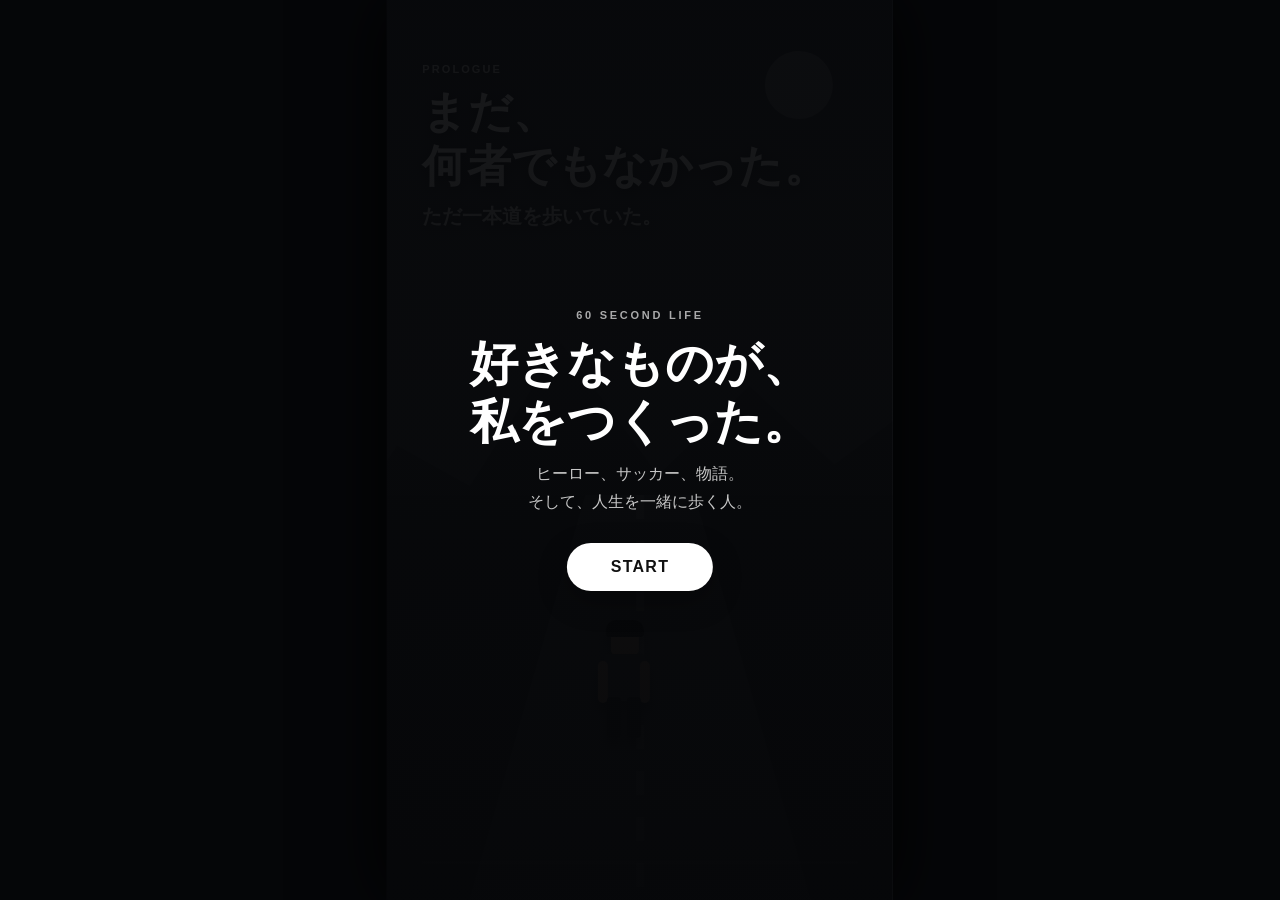
==== index.html @ 2d747734 "Add files via upload" ====
<!doctype html>
<html lang="ja">
<head>
<meta charset="utf-8">
<meta name="viewport" content="width=device-width,initial-scale=1,maximum-scale=1,user-scalable=no,viewport-fit=cover">
<meta name="theme-color" content="#0b0d12">
<title>60 SECOND LIFE</title>
<style>
*{box-sizing:border-box}html,body{margin:0;width:100%;height:100%;background:#050608;color:#fff;font-family:-apple-system,BlinkMacSystemFont,"Hiragino Sans","Yu Gothic",sans-serif;overflow:hidden}button{font:inherit}
#app{position:fixed;inset:0;width:100vw;height:100dvh;overflow:hidden;background:#15171b;isolation:isolate}
#sky{position:absolute;inset:0 0 43% 0;background:linear-gradient(#22262d,#5a5d63);transition:background 1.3s ease}
#sun{position:absolute;width:68px;height:68px;border-radius:50%;top:10%;right:12%;background:#d7d7d7;opacity:.3;transition:1.3s}
#mountains{position:absolute;left:-10%;right:-10%;bottom:40%;height:30%;background:#3a3d43;clip-path:polygon(0 100%,10% 65%,22% 80%,37% 27%,53% 76%,68% 43%,82% 72%,100% 42%,100% 100%);transition:background 1.3s}
#ground{position:absolute;inset:55% 0 0;background:#32343a;transition:background 1.3s}
#road{position:absolute;left:50%;bottom:-8%;width:135%;height:53%;transform:translateX(-50%);background:#565960;clip-path:polygon(42% 0,58% 0,78% 100%,22% 100%);transition:background 1.3s}
#road:after{content:"";position:absolute;left:49.4%;top:0;width:1.2%;height:100%;background:repeating-linear-gradient(to bottom,#d8d8d8 0 24px,transparent 24px 46px);opacity:.35}
#stadium,#scriptWorld,#heroBeam,#finalGlow{position:absolute;inset:0;opacity:0;transition:opacity 1s;pointer-events:none}
#heroBeam{background:radial-gradient(ellipse at 50% 28%,rgba(255,255,255,.72),rgba(255,255,255,0) 28%)}
#giant{position:absolute;left:50%;top:14%;width:110px;height:225px;transform:translateX(-50%);filter:drop-shadow(0 0 22px rgba(255,80,76,.7))}
#giant .head{position:absolute;left:35px;top:0;width:40px;height:44px;background:#e3e3e3;border-radius:50% 50% 42% 42%}
#giant .body{position:absolute;left:24px;top:38px;width:62px;height:118px;background:linear-gradient(90deg,#ddd 0 32%,#d84d47 32% 68%,#ddd 68%);clip-path:polygon(18% 0,82% 0,100% 20%,76% 100%,24% 100%,0 20%)}
#giant .arm{position:absolute;top:50px;width:18px;height:108px;background:#ddd;border-radius:12px;transform-origin:top}.a1{left:13px;transform:rotate(18deg)}.a2{right:13px;transform:rotate(-18deg)}
#stadium .field{position:absolute;left:6%;right:6%;bottom:10%;height:34%;border:5px solid rgba(255,255,255,.8);border-radius:48%;background:repeating-linear-gradient(90deg,#2f9d50 0 34px,#35a857 34px 68px)}
#stadium .goal{position:absolute;right:11%;bottom:19%;width:28%;height:16%;border:5px solid #fff;border-bottom:none}
#ball{position:absolute;width:34px;height:34px;border-radius:50%;background:#f6f6f6;left:78%;bottom:22%;opacity:0;box-shadow:inset 0 0 0 5px #111;transition:transform 4.5s cubic-bezier(.2,.75,.25,1),opacity .3s}
#scriptWorld .paper{position:absolute;padding:11px 16px;border:2px solid rgba(255,255,255,.8);background:rgba(9,10,14,.85);border-radius:10px;font-weight:800;box-shadow:0 10px 24px #0008}.p1{left:8%;top:24%;transform:rotate(-8deg)}.p2{right:8%;top:32%;transform:rotate(7deg)}.p3{left:35%;top:16%;transform:rotate(3deg)}
#scriptWorld .branch{position:absolute;left:50%;bottom:18%;width:6px;height:34%;background:#f2f2f2;transform-origin:bottom}.b1{transform:rotate(-25deg)}.b2{transform:rotate(25deg)}
#finalGlow{background:radial-gradient(circle at 50% 70%,rgba(255,206,146,.25),transparent 35%)}
.character{position:absolute;bottom:18%;width:58px;height:118px;z-index:8;filter:drop-shadow(0 9px 4px rgba(0,0,0,.45));transform-origin:bottom center}.character.player{left:41%}.character.partner{left:56%;opacity:0;transform:translateX(80px);transition:opacity 1.2s,transform 1.8s}
.character span{position:absolute;display:block}.character .head{left:16px;top:7px;width:28px;height:28px;background:#d3aa8f;border-radius:5px}.character .hair{left:11px;top:0;width:38px;height:17px;background:#17181b;border-radius:10px 10px 3px 3px}.character .torso{left:9px;top:34px;width:42px;height:47px;background:#595c63;border-radius:5px;transition:background .8s}.character .arm{top:41px;width:10px;height:42px;background:#d3aa8f;border-radius:6px;transform-origin:top}.character .al{left:3px}.character .ar{right:3px}.character .leg{top:77px;width:14px;height:41px;background:#2b2e34;border-radius:4px;transform-origin:top}.character .ll{left:12px}.character .lr{right:12px}.character .scarf{left:5px;top:29px;width:50px;height:10px;background:#e44742;border-radius:4px;opacity:0;transform:rotate(-6deg);transition:.7s}.partner .torso{background:#76586c}.partner .hair{height:24px;border-radius:12px 12px 8px 8px}
.walk{animation:bob .48s infinite alternate}.walk .ll{animation:leg1 .48s infinite alternate}.walk .lr{animation:leg2 .48s infinite alternate}.walk .al{animation:arm1 .48s infinite alternate}.walk .ar{animation:arm2 .48s infinite alternate}@keyframes bob{to{transform:translateY(-3px)}}@keyframes leg1{to{transform:rotate(22deg)}}@keyframes leg2{to{transform:rotate(-22deg)}}@keyframes arm1{to{transform:rotate(-17deg)}}@keyframes arm2{to{transform:rotate(17deg)}}
.copy{position:absolute;z-index:20;left:7%;right:7%;top:max(7%,calc(env(safe-area-inset-top) + 18px));text-shadow:0 3px 14px rgba(0,0,0,.75)}.eyebrow{font-size:11px;letter-spacing:.19em;font-weight:900;opacity:.78}.copy h1{margin:10px 0 8px;font-size:clamp(27px,7.2vw,44px);line-height:1.22;letter-spacing:.01em;word-break:keep-all}.copy p{margin:0;font-size:clamp(14px,3.8vw,20px);line-height:1.65;font-weight:700;color:#f0f0f0;word-break:keep-all}.phrase{display:inline-block;white-space:nowrap}.overlay h2,.overlay p{word-break:keep-all}.overlay .phrase{display:inline-block;white-space:nowrap}
.icons{position:absolute;z-index:15;right:6%;top:39%;display:grid;gap:9px}.icon{width:42px;height:42px;border-radius:50%;display:grid;place-items:center;background:rgba(5,6,8,.63);border:1px solid rgba(255,255,255,.18);font-weight:900;opacity:0;transform:scale(.45);transition:.5s}.show{opacity:1;transform:scale(1)}
#progress{position:absolute;z-index:30;left:7%;right:7%;bottom:max(4%,calc(env(safe-area-inset-bottom) + 10px));height:3px;background:rgba(255,255,255,.15)}#bar{height:100%;width:0;background:white}
.overlay{position:absolute;z-index:100;inset:0;display:flex;flex-direction:column;justify-content:center;align-items:center;text-align:center;padding:10%;background:linear-gradient(rgba(5,6,8,.92),rgba(5,6,8,.98));transition:opacity .6s}.overlay.hidden{opacity:0;pointer-events:none}.kicker{font-size:11px;letter-spacing:.25em;font-weight:900;opacity:.65}.overlay h2{margin:14px 0 10px;font-size:clamp(30px,8vw,48px);line-height:1.2}.overlay p{margin:0;max-width:520px;color:#c7c7c7;line-height:1.7}.overlay button{margin-top:28px;border:0;border-radius:999px;padding:15px 44px;background:#fff;color:#111;font-weight:900;letter-spacing:.08em;box-shadow:0 10px 30px rgba(0,0,0,.3)}
/* phases */
.phase-hero #sky{background:linear-gradient(#243349,#a66d65)}.phase-hero #sun{background:#ffd7b6;opacity:.9;box-shadow:0 0 45px #ff9d75}.phase-hero #mountains{background:#555268}.phase-hero #road{background:#5b494f}.phase-hero #heroBeam{opacity:1}.phase-hero .player .scarf{opacity:1}.phase-hero #iHero{opacity:1;transform:scale(1)}
.phase-soccer #sky{background:linear-gradient(#58a6df,#bce9ff)}.phase-soccer #sun{background:#fff1a1;opacity:1;box-shadow:0 0 40px #ffe97b}.phase-soccer #mountains{background:#559264}.phase-soccer #ground{background:#3f8c55}.phase-soccer #road{background:#477a50}.phase-soccer #stadium{opacity:1}.phase-soccer #ball{opacity:1;transform:translateX(-250px) rotate(-540deg)}.phase-soccer .player .torso{background:#286ca3}.phase-soccer #iHero,.phase-soccer #iBall{opacity:1;transform:scale(1)}
.phase-script #sky{background:linear-gradient(#161b2b,#433c61)}.phase-script #sun{opacity:.1}.phase-script #mountains{background:#2d3140}.phase-script #ground{background:#232632}.phase-script #road{background:#383b49}.phase-script #scriptWorld{opacity:1}.phase-script .player .torso{background:#30354b}.phase-script #iHero,.phase-script #iBall,.phase-script #iScript{opacity:1;transform:scale(1)}
.phase-wife #sky,.phase-final #sky{background:linear-gradient(#744a60,#efa98f)}.phase-wife #sun,.phase-final #sun{background:#ffe3c7;opacity:.95;box-shadow:0 0 55px #ffd0ad}.phase-wife #mountains,.phase-final #mountains{background:#7b675f}.phase-wife #ground,.phase-final #ground{background:#557b57}.phase-wife #road,.phase-final #road{background:#74635f}.phase-wife .partner,.phase-final .partner{opacity:1;transform:translateX(0)}.phase-wife #iHero,.phase-wife #iBall,.phase-wife #iScript,.phase-wife #iHeart,.phase-final .icon{opacity:1;transform:scale(1)}.phase-final #finalGlow{opacity:1}
@media (min-width:700px){#app{left:50%;right:auto;width:56.25vh;transform:translateX(-50%);box-shadow:0 0 70px #000}}
</style>
</head>
<body>
<div id="app" class="phase-intro">
  <div id="sky"><div id="sun"></div></div>
  <div id="mountains"></div><div id="ground"></div><div id="road"></div>
  <div id="heroBeam"><div id="giant"><span class="head"></span><span class="body"></span><span class="arm a1"></span><span class="arm a2"></span></div></div>
  <div id="stadium"><div class="field"></div><div class="goal"></div></div><div id="ball"></div>
  <div id="scriptWorld"><div class="paper p1">「行く」</div><div class="paper p2">「戻る」</div><div class="paper p3">「続ける」</div><div class="branch b1"></div><div class="branch b2"></div></div>
  <div id="finalGlow"></div>

  <div class="character player walk"><span class="head"></span><span class="hair"></span><span class="torso"></span><span class="arm al"></span><span class="arm ar"></span><span class="leg ll"></span><span class="leg lr"></span><span class="scarf"></span></div>
  <div id="partner" class="character partner"><span class="head"></span><span class="hair"></span><span class="torso"></span><span class="arm al"></span><span class="arm ar"></span><span class="leg ll"></span><span class="leg lr"></span></div>

  <div class="icons"><div id="iHero" class="icon">✦</div><div id="iBall" class="icon">●</div><div id="iScript" class="icon">A</div><div id="iHeart" class="icon">♥</div></div>
  <div class="copy"><div id="chapter" class="eyebrow">PROLOGUE</div><h1 id="headline"><span class="phrase">まだ、</span><span class="phrase">何者でもなかった。</span></h1><p id="subline"><span class="phrase">ただ一本道を</span><span class="phrase">歩いていた。</span></p></div>
  <div id="progress"><div id="bar"></div></div>

  <div id="start" class="overlay"><div class="kicker">60 SECOND LIFE</div><h2><span class="phrase">好きなものが、</span><span class="phrase">私をつくった。</span></h2><p><span class="phrase">ヒーロー、サッカー、物語。</span><span class="phrase">そして、人生を一緒に歩く人。</span></p><button id="startBtn">START</button></div>
  <div id="end" class="overlay hidden"><div class="kicker">EPILOGUE</div><h2><span class="phrase">好きなものに出会うたび、</span><br><span class="phrase">人生は少しずつ</span><span class="phrase">変わっていった。</span></h2><p><span class="phrase">そして、今は</span><span class="phrase">二人で歩いている。</span></p><button id="replayBtn">REPLAY</button></div>
</div>
<script>
(()=>{
const app=document.getElementById('app'),start=document.getElementById('start'),end=document.getElementById('end'),startBtn=document.getElementById('startBtn'),replayBtn=document.getElementById('replayBtn'),chapter=document.getElementById('chapter'),headline=document.getElementById('headline'),subline=document.getElementById('subline'),bar=document.getElementById('bar'),partner=document.getElementById('partner');
const scenes=[
[0,'phase-intro','PROLOGUE',['まだ、','何者でもなかった。'],['ただ一本道を','歩いていた。']],
[4200,'phase-hero','CHAPTER 01 / HERO',['最初に好きになったのは、','ヒーローだった。'],['強くて、まっすぐで、','子どもの自分には眩しかった。']],
[15000,'phase-soccer','CHAPTER 02 / FOOTBALL',['次に、','サッカーに夢中になった。'],['走って、蹴って、','悔しがることまで楽しかった。']],
[27000,'phase-script','CHAPTER 03 / STORY',['その次は、','物語をつくること。'],['ゲームシナリオを書いて、','選択肢の先に世界をつくった。']],
[41500,'phase-wife','CHAPTER 04 / YOU',['そして、','妻に出会った。'],['好きなものを追いかけていた道に、','もう一人が並んだ。']],
[53000,'phase-final','EPILOGUE',['好きなものが、','私をつくった。'],['そして、今は','二人で歩いている。']]];
let timers=[],raf=0,t0=0; const D=60000;
function renderPhrases(el,parts){el.innerHTML=parts.map(t=>`<span class="phrase">${t}</span>`).join('');}
function setScene(s){app.className=s[1];chapter.textContent=s[2];renderPhrases(headline,s[3]);renderPhrases(subline,s[4]);}
function clearRun(){timers.forEach(clearTimeout);timers=[];cancelAnimationFrame(raf);bar.style.width='0%';end.classList.add('hidden');partner.classList.remove('walk');setScene(scenes[0]);}
function later(fn,ms){timers.push(setTimeout(fn,ms));}
function progress(){const p=Math.min(1,(performance.now()-t0)/D);bar.style.width=(p*100)+'%';if(p<1)raf=requestAnimationFrame(progress);}
function begin(){clearRun();start.classList.add('hidden');t0=performance.now();scenes.slice(1).forEach(s=>later(()=>setScene(s),s[0]));later(()=>partner.classList.add('walk'),43200);later(()=>end.classList.remove('hidden'),D);raf=requestAnimationFrame(progress);}
startBtn.addEventListener('click',begin);replayBtn.addEventListener('click',begin);
})();
</script>
</body>
</html>
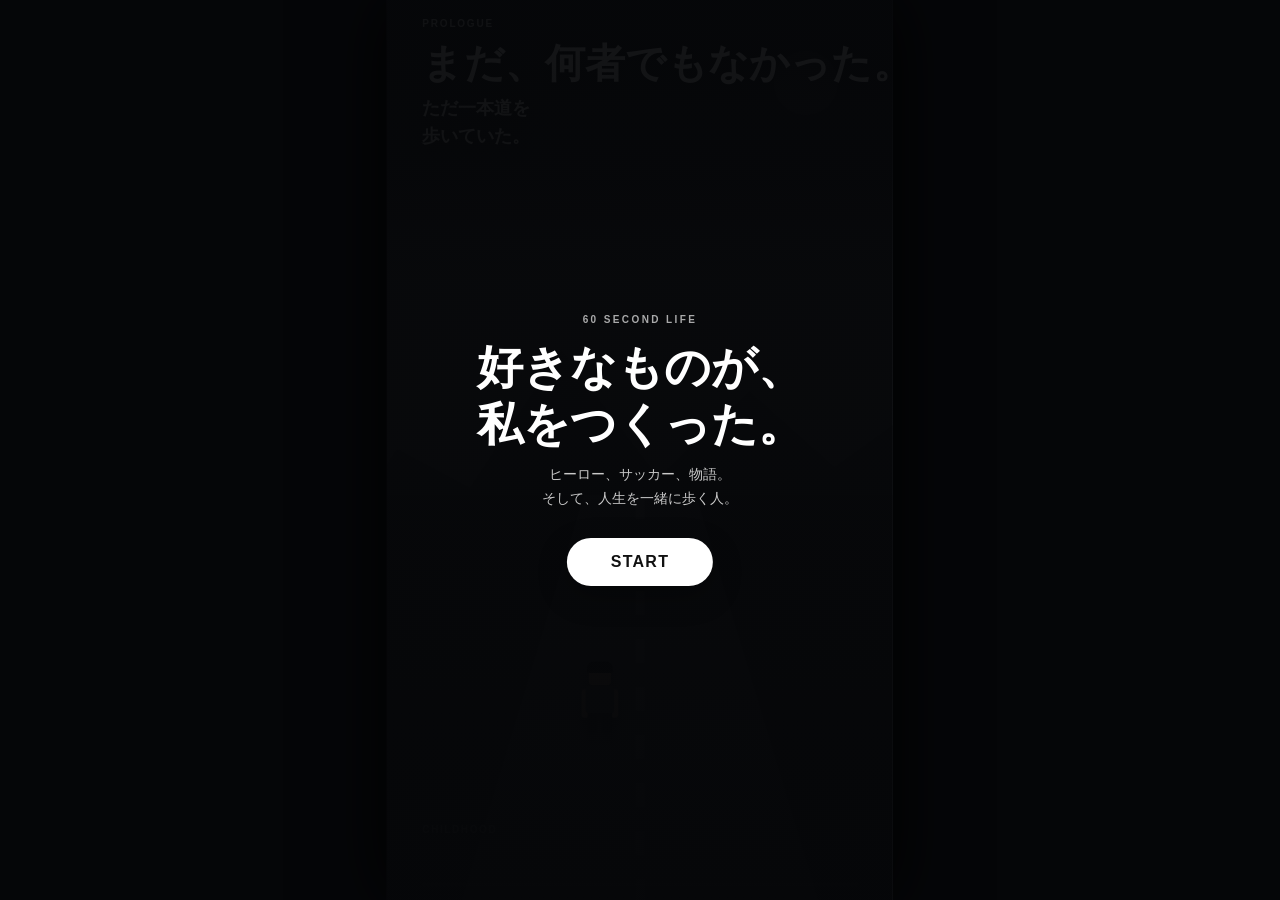
==== commit 69244764: "Add files via upload" ====
--- a/index.html
+++ b/index.html
@@ -3,81 +3,150 @@
 <head>
 <meta charset="utf-8">
 <meta name="viewport" content="width=device-width,initial-scale=1,maximum-scale=1,user-scalable=no,viewport-fit=cover">
-<meta name="theme-color" content="#0b0d12">
+<meta name="theme-color" content="#090b10">
 <title>60 SECOND LIFE</title>
 <style>
-*{box-sizing:border-box}html,body{margin:0;width:100%;height:100%;background:#050608;color:#fff;font-family:-apple-system,BlinkMacSystemFont,"Hiragino Sans","Yu Gothic",sans-serif;overflow:hidden}button{font:inherit}
+:root{--safe-top:max(18px,env(safe-area-inset-top));--safe-bottom:max(14px,env(safe-area-inset-bottom))}
+*{box-sizing:border-box}
+html,body{margin:0;width:100%;height:100%;overflow:hidden;background:#050608;color:#fff;font-family:-apple-system,BlinkMacSystemFont,"Hiragino Sans","Yu Gothic",sans-serif}
+button{font:inherit}
 #app{position:fixed;inset:0;width:100vw;height:100dvh;overflow:hidden;background:#15171b;isolation:isolate}
-#sky{position:absolute;inset:0 0 43% 0;background:linear-gradient(#22262d,#5a5d63);transition:background 1.3s ease}
-#sun{position:absolute;width:68px;height:68px;border-radius:50%;top:10%;right:12%;background:#d7d7d7;opacity:.3;transition:1.3s}
-#mountains{position:absolute;left:-10%;right:-10%;bottom:40%;height:30%;background:#3a3d43;clip-path:polygon(0 100%,10% 65%,22% 80%,37% 27%,53% 76%,68% 43%,82% 72%,100% 42%,100% 100%);transition:background 1.3s}
-#ground{position:absolute;inset:55% 0 0;background:#32343a;transition:background 1.3s}
-#road{position:absolute;left:50%;bottom:-8%;width:135%;height:53%;transform:translateX(-50%);background:#565960;clip-path:polygon(42% 0,58% 0,78% 100%,22% 100%);transition:background 1.3s}
-#road:after{content:"";position:absolute;left:49.4%;top:0;width:1.2%;height:100%;background:repeating-linear-gradient(to bottom,#d8d8d8 0 24px,transparent 24px 46px);opacity:.35}
-#stadium,#scriptWorld,#heroBeam,#finalGlow{position:absolute;inset:0;opacity:0;transition:opacity 1s;pointer-events:none}
-#heroBeam{background:radial-gradient(ellipse at 50% 28%,rgba(255,255,255,.72),rgba(255,255,255,0) 28%)}
-#giant{position:absolute;left:50%;top:14%;width:110px;height:225px;transform:translateX(-50%);filter:drop-shadow(0 0 22px rgba(255,80,76,.7))}
-#giant .head{position:absolute;left:35px;top:0;width:40px;height:44px;background:#e3e3e3;border-radius:50% 50% 42% 42%}
-#giant .body{position:absolute;left:24px;top:38px;width:62px;height:118px;background:linear-gradient(90deg,#ddd 0 32%,#d84d47 32% 68%,#ddd 68%);clip-path:polygon(18% 0,82% 0,100% 20%,76% 100%,24% 100%,0 20%)}
-#giant .arm{position:absolute;top:50px;width:18px;height:108px;background:#ddd;border-radius:12px;transform-origin:top}.a1{left:13px;transform:rotate(18deg)}.a2{right:13px;transform:rotate(-18deg)}
-#stadium .field{position:absolute;left:6%;right:6%;bottom:10%;height:34%;border:5px solid rgba(255,255,255,.8);border-radius:48%;background:repeating-linear-gradient(90deg,#2f9d50 0 34px,#35a857 34px 68px)}
-#stadium .goal{position:absolute;right:11%;bottom:19%;width:28%;height:16%;border:5px solid #fff;border-bottom:none}
-#ball{position:absolute;width:34px;height:34px;border-radius:50%;background:#f6f6f6;left:78%;bottom:22%;opacity:0;box-shadow:inset 0 0 0 5px #111;transition:transform 4.5s cubic-bezier(.2,.75,.25,1),opacity .3s}
-#scriptWorld .paper{position:absolute;padding:11px 16px;border:2px solid rgba(255,255,255,.8);background:rgba(9,10,14,.85);border-radius:10px;font-weight:800;box-shadow:0 10px 24px #0008}.p1{left:8%;top:24%;transform:rotate(-8deg)}.p2{right:8%;top:32%;transform:rotate(7deg)}.p3{left:35%;top:16%;transform:rotate(3deg)}
-#scriptWorld .branch{position:absolute;left:50%;bottom:18%;width:6px;height:34%;background:#f2f2f2;transform-origin:bottom}.b1{transform:rotate(-25deg)}.b2{transform:rotate(25deg)}
-#finalGlow{background:radial-gradient(circle at 50% 70%,rgba(255,206,146,.25),transparent 35%)}
-.character{position:absolute;bottom:18%;width:58px;height:118px;z-index:8;filter:drop-shadow(0 9px 4px rgba(0,0,0,.45));transform-origin:bottom center}.character.player{left:41%}.character.partner{left:56%;opacity:0;transform:translateX(80px);transition:opacity 1.2s,transform 1.8s}
-.character span{position:absolute;display:block}.character .head{left:16px;top:7px;width:28px;height:28px;background:#d3aa8f;border-radius:5px}.character .hair{left:11px;top:0;width:38px;height:17px;background:#17181b;border-radius:10px 10px 3px 3px}.character .torso{left:9px;top:34px;width:42px;height:47px;background:#595c63;border-radius:5px;transition:background .8s}.character .arm{top:41px;width:10px;height:42px;background:#d3aa8f;border-radius:6px;transform-origin:top}.character .al{left:3px}.character .ar{right:3px}.character .leg{top:77px;width:14px;height:41px;background:#2b2e34;border-radius:4px;transform-origin:top}.character .ll{left:12px}.character .lr{right:12px}.character .scarf{left:5px;top:29px;width:50px;height:10px;background:#e44742;border-radius:4px;opacity:0;transform:rotate(-6deg);transition:.7s}.partner .torso{background:#76586c}.partner .hair{height:24px;border-radius:12px 12px 8px 8px}
-.walk{animation:bob .48s infinite alternate}.walk .ll{animation:leg1 .48s infinite alternate}.walk .lr{animation:leg2 .48s infinite alternate}.walk .al{animation:arm1 .48s infinite alternate}.walk .ar{animation:arm2 .48s infinite alternate}@keyframes bob{to{transform:translateY(-3px)}}@keyframes leg1{to{transform:rotate(22deg)}}@keyframes leg2{to{transform:rotate(-22deg)}}@keyframes arm1{to{transform:rotate(-17deg)}}@keyframes arm2{to{transform:rotate(17deg)}}
-.copy{position:absolute;z-index:20;left:7%;right:7%;top:max(7%,calc(env(safe-area-inset-top) + 18px));text-shadow:0 3px 14px rgba(0,0,0,.75)}.eyebrow{font-size:11px;letter-spacing:.19em;font-weight:900;opacity:.78}.copy h1{margin:10px 0 8px;font-size:clamp(27px,7.2vw,44px);line-height:1.22;letter-spacing:.01em;word-break:keep-all}.copy p{margin:0;font-size:clamp(14px,3.8vw,20px);line-height:1.65;font-weight:700;color:#f0f0f0;word-break:keep-all}.phrase{display:inline-block;white-space:nowrap}.overlay h2,.overlay p{word-break:keep-all}.overlay .phrase{display:inline-block;white-space:nowrap}
-.icons{position:absolute;z-index:15;right:6%;top:39%;display:grid;gap:9px}.icon{width:42px;height:42px;border-radius:50%;display:grid;place-items:center;background:rgba(5,6,8,.63);border:1px solid rgba(255,255,255,.18);font-weight:900;opacity:0;transform:scale(.45);transition:.5s}.show{opacity:1;transform:scale(1)}
-#progress{position:absolute;z-index:30;left:7%;right:7%;bottom:max(4%,calc(env(safe-area-inset-bottom) + 10px));height:3px;background:rgba(255,255,255,.15)}#bar{height:100%;width:0;background:white}
-.overlay{position:absolute;z-index:100;inset:0;display:flex;flex-direction:column;justify-content:center;align-items:center;text-align:center;padding:10%;background:linear-gradient(rgba(5,6,8,.92),rgba(5,6,8,.98));transition:opacity .6s}.overlay.hidden{opacity:0;pointer-events:none}.kicker{font-size:11px;letter-spacing:.25em;font-weight:900;opacity:.65}.overlay h2{margin:14px 0 10px;font-size:clamp(30px,8vw,48px);line-height:1.2}.overlay p{margin:0;max-width:520px;color:#c7c7c7;line-height:1.7}.overlay button{margin-top:28px;border:0;border-radius:999px;padding:15px 44px;background:#fff;color:#111;font-weight:900;letter-spacing:.08em;box-shadow:0 10px 30px rgba(0,0,0,.3)}
+
+/* WORLD */
+.world{position:absolute;inset:0;z-index:1;overflow:hidden}
+#sky{position:absolute;inset:0 0 43%;background:linear-gradient(#22262d,#5a5d63);transition:background 1.4s ease}
+#sun{position:absolute;width:64px;height:64px;border-radius:50%;top:10%;right:11%;background:#d7d7d7;opacity:.28;transition:1.4s ease}
+#mountains{position:absolute;left:-10%;right:-10%;bottom:40%;height:29%;background:#3a3d43;clip-path:polygon(0 100%,10% 65%,22% 80%,37% 27%,53% 76%,68% 43%,82% 72%,100% 42%,100% 100%);transition:background 1.4s ease}
+#ground{position:absolute;inset:55% 0 0;background:#32343a;transition:background 1.4s ease}
+#road{position:absolute;left:50%;bottom:-9%;width:138%;height:54%;transform:translateX(-50%);background:#565960;clip-path:polygon(42% 0,58% 0,79% 100%,21% 100%);transition:background 1.4s ease}
+#road:after{content:"";position:absolute;left:49.4%;top:0;width:1.2%;height:100%;background:repeating-linear-gradient(to bottom,#eee 0 24px,transparent 24px 48px);opacity:.26}
+
+/* special scene layers */
+.scene-layer{position:absolute;inset:0;opacity:0;transition:opacity 1s ease;pointer-events:none}
+#heroBeam{background:radial-gradient(ellipse at 50% 27%,rgba(255,255,255,.78),rgba(255,255,255,0) 27%)}
+#giant{position:absolute;left:50%;top:18%;width:96px;height:195px;transform:translateX(-50%);filter:drop-shadow(0 0 20px rgba(255,92,82,.62))}
+#giant .head{position:absolute;left:31px;top:0;width:34px;height:38px;background:#e7e7e7;border-radius:50% 50% 42% 42%}
+#giant .body{position:absolute;left:21px;top:34px;width:54px;height:102px;background:linear-gradient(90deg,#ddd 0 31%,#d84d47 31% 69%,#ddd 69%);clip-path:polygon(18% 0,82% 0,100% 20%,76% 100%,24% 100%,0 20%)}
+#giant .arm{position:absolute;top:44px;width:16px;height:94px;background:#ddd;border-radius:12px;transform-origin:top}.ga1{left:12px;transform:rotate(18deg)}.ga2{right:12px;transform:rotate(-18deg)}
+#stadium .field{position:absolute;left:6%;right:6%;bottom:9%;height:33%;border:4px solid rgba(255,255,255,.8);border-radius:48%;background:repeating-linear-gradient(90deg,#2f9d50 0 32px,#35a857 32px 64px)}
+#stadium .goal{position:absolute;right:10%;bottom:18%;width:27%;height:15%;border:4px solid #fff;border-bottom:none}
+#ball{position:absolute;width:34px;height:34px;border-radius:50%;background:#f6f6f6;left:82%;bottom:21%;opacity:0;box-shadow:inset 0 0 0 5px #111;transition:transform 4.6s cubic-bezier(.2,.75,.25,1),opacity .35s}
+#scriptWorld .paper{position:absolute;padding:10px 14px;border:1px solid rgba(255,255,255,.7);background:rgba(9,10,14,.84);border-radius:10px;font-size:13px;font-weight:800;box-shadow:0 10px 24px #0007}
+#scriptWorld .p1{left:7%;top:38%;transform:rotate(-8deg)}#scriptWorld .p2{right:7%;top:42%;transform:rotate(7deg)}#scriptWorld .p3{left:36%;top:32%;transform:rotate(3deg)}
+#scriptWorld .branch{position:absolute;left:50%;bottom:17%;width:5px;height:29%;background:#f2f2f2;transform-origin:bottom}.b1{transform:rotate(-25deg)}.b2{transform:rotate(25deg)}
+#finalGlow{background:radial-gradient(circle at 50% 69%,rgba(255,211,159,.28),transparent 38%)}
+
+/* CHARACTER: the sprite itself grows by phase */
+.character{position:absolute;bottom:17.5%;z-index:8;width:70px;height:132px;filter:drop-shadow(0 9px 4px rgba(0,0,0,.42));transition:left 1.2s ease,opacity 1.2s ease,transform 1.8s cubic-bezier(.2,.8,.2,1)}
+.character.player{left:42%;transform:translateX(-50%)}
+.character.partner{left:59%;opacity:0;transform:translateX(35px) scale(.98)}
+.sprite{position:absolute;left:50%;bottom:0;width:60px;height:120px;transform-origin:bottom center;transition:transform 1.8s cubic-bezier(.18,.82,.2,1)}
+.sprite span{position:absolute;display:block;transition:all 1.2s ease}
+.sprite .head{left:16px;top:7px;width:28px;height:28px;background:#d3aa8f;border-radius:5px;z-index:3}
+.sprite .hair{left:11px;top:0;width:38px;height:17px;background:#17181b;border-radius:10px 10px 3px 3px;z-index:4}
+.sprite .torso{left:9px;top:34px;width:42px;height:47px;background:#595c63;border-radius:5px;z-index:2}
+.sprite .arm{top:41px;width:10px;height:42px;background:#d3aa8f;border-radius:6px;transform-origin:top}.sprite .al{left:3px}.sprite .ar{right:3px}
+.sprite .leg{top:77px;width:14px;height:41px;background:#2b2e34;border-radius:4px;transform-origin:top}.sprite .ll{left:12px}.sprite .lr{right:12px}
+.sprite .scarf{left:5px;top:29px;width:50px;height:9px;background:#e44742;border-radius:4px;opacity:0;transform:rotate(-6deg)}
+.sprite .boot{display:none}
+.partner .sprite .torso{background:#76586c}.partner .sprite .hair{height:24px;border-radius:12px 12px 8px 8px}
+
+/* walking animations only affect limbs/bob, never growth scale */
+.walk .sprite{animation:bob .5s infinite alternate ease-in-out}
+.walk .ll{animation:legF .5s infinite alternate}.walk .lr{animation:legB .5s infinite alternate}.walk .al{animation:armB .5s infinite alternate}.walk .ar{animation:armF .5s infinite alternate}
+@keyframes bob{to{bottom:3px}}@keyframes legF{to{transform:rotate(23deg)}}@keyframes legB{to{transform:rotate(-23deg)}}@keyframes armF{to{transform:rotate(18deg)}}@keyframes armB{to{transform:rotate(-18deg)}}
+
+/* growth stages */
+.phase-intro .player .sprite,.phase-hero .player .sprite{transform:translateX(-50%) scale(.68)}
+.phase-intro .player .head,.phase-hero .player .head{transform:scale(1.16);transform-origin:center bottom}
+.phase-intro .player .torso,.phase-hero .player .torso{top:36px;height:40px}
+.phase-intro .player .leg,.phase-hero .player .leg{top:73px;height:33px}
+.phase-hero .player .scarf{opacity:1}
+
+.phase-soccer .player .sprite{transform:translateX(-50%) scale(.80)}
+.phase-soccer .player .head{transform:scale(1.08);transform-origin:center bottom}
+.phase-soccer .player .torso{background:#286ca3}
+.phase-soccer .player .leg{height:44px}
+
+.phase-script .player .sprite{transform:translateX(-50%) scale(.93)}
+.phase-script .player .head{transform:scale(1.02)}
+.phase-script .player .torso{background:#30354b;height:50px}
+.phase-script .player .leg{top:80px;height:45px}
+
+.phase-wife .player .sprite,.phase-final .player .sprite{transform:translateX(-50%) scale(1.04)}
+.phase-wife .player .torso,.phase-final .player .torso{background:#30354b;height:52px}
+.phase-wife .player .leg,.phase-final .player .leg{top:82px;height:47px}
+.phase-wife .player,.phase-final .player{left:42%}
+.phase-wife .partner,.phase-final .partner{opacity:1;transform:translateX(0) scale(1)}
+
+/* copy area: fixed independent layer, manually line-broken */
+.copy-zone{position:absolute;z-index:30;left:0;right:0;top:0;height:31%;padding:var(--safe-top) 7% 10px;pointer-events:none;background:linear-gradient(to bottom,rgba(6,8,12,.78) 0%,rgba(6,8,12,.56) 58%,rgba(6,8,12,0) 100%)}
+.copy{width:100%;max-width:620px;margin:0 auto;text-shadow:0 3px 16px rgba(0,0,0,.82)}
+.eyebrow{font-size:10px;line-height:1.2;letter-spacing:.18em;font-weight:900;opacity:.76;white-space:nowrap}
+.copy h1{margin:9px 0 7px;font-size:clamp(24px,6.4vw,40px);line-height:1.23;letter-spacing:.005em;font-weight:900}
+.copy p{margin:0;font-size:clamp(13px,3.35vw,18px);line-height:1.55;font-weight:700;color:#f2f2f2}
+.line{display:block;white-space:nowrap}
+
+/* age indicator reinforces growth without clutter */
+#ageTag{position:absolute;z-index:22;left:7%;bottom:7.2%;font-size:10px;font-weight:900;letter-spacing:.16em;opacity:.62;text-shadow:0 2px 8px #000;transition:opacity .5s}
+.icons{position:absolute;z-index:18;right:5%;top:35%;display:grid;gap:8px}.icon{width:38px;height:38px;border-radius:50%;display:grid;place-items:center;background:rgba(5,6,8,.64);border:1px solid rgba(255,255,255,.16);font-size:13px;font-weight:900;opacity:0;transform:scale(.5);transition:.5s}
+#progress{position:absolute;z-index:40;left:7%;right:7%;bottom:var(--safe-bottom);height:3px;background:rgba(255,255,255,.15)}#bar{height:100%;width:0;background:#fff}
+
+.overlay{position:absolute;z-index:100;inset:0;display:flex;flex-direction:column;justify-content:center;align-items:center;text-align:center;padding:12% 9%;background:linear-gradient(rgba(5,6,8,.94),rgba(5,6,8,.99));transition:opacity .6s}.overlay.hidden{opacity:0;pointer-events:none}.kicker{font-size:10px;letter-spacing:.24em;font-weight:900;opacity:.65}.overlay h2{margin:14px 0 10px;font-size:clamp(28px,7.3vw,46px);line-height:1.24}.overlay p{margin:0;max-width:520px;color:#c9c9c9;line-height:1.7;font-size:14px}.overlay .line{white-space:normal}.overlay button{margin-top:28px;border:0;border-radius:999px;padding:15px 44px;background:#fff;color:#111;font-weight:900;letter-spacing:.08em;box-shadow:0 10px 30px rgba(0,0,0,.3)}
+
 /* phases */
-.phase-hero #sky{background:linear-gradient(#243349,#a66d65)}.phase-hero #sun{background:#ffd7b6;opacity:.9;box-shadow:0 0 45px #ff9d75}.phase-hero #mountains{background:#555268}.phase-hero #road{background:#5b494f}.phase-hero #heroBeam{opacity:1}.phase-hero .player .scarf{opacity:1}.phase-hero #iHero{opacity:1;transform:scale(1)}
-.phase-soccer #sky{background:linear-gradient(#58a6df,#bce9ff)}.phase-soccer #sun{background:#fff1a1;opacity:1;box-shadow:0 0 40px #ffe97b}.phase-soccer #mountains{background:#559264}.phase-soccer #ground{background:#3f8c55}.phase-soccer #road{background:#477a50}.phase-soccer #stadium{opacity:1}.phase-soccer #ball{opacity:1;transform:translateX(-250px) rotate(-540deg)}.phase-soccer .player .torso{background:#286ca3}.phase-soccer #iHero,.phase-soccer #iBall{opacity:1;transform:scale(1)}
-.phase-script #sky{background:linear-gradient(#161b2b,#433c61)}.phase-script #sun{opacity:.1}.phase-script #mountains{background:#2d3140}.phase-script #ground{background:#232632}.phase-script #road{background:#383b49}.phase-script #scriptWorld{opacity:1}.phase-script .player .torso{background:#30354b}.phase-script #iHero,.phase-script #iBall,.phase-script #iScript{opacity:1;transform:scale(1)}
-.phase-wife #sky,.phase-final #sky{background:linear-gradient(#744a60,#efa98f)}.phase-wife #sun,.phase-final #sun{background:#ffe3c7;opacity:.95;box-shadow:0 0 55px #ffd0ad}.phase-wife #mountains,.phase-final #mountains{background:#7b675f}.phase-wife #ground,.phase-final #ground{background:#557b57}.phase-wife #road,.phase-final #road{background:#74635f}.phase-wife .partner,.phase-final .partner{opacity:1;transform:translateX(0)}.phase-wife #iHero,.phase-wife #iBall,.phase-wife #iScript,.phase-wife #iHeart,.phase-final .icon{opacity:1;transform:scale(1)}.phase-final #finalGlow{opacity:1}
+.phase-hero #sky{background:linear-gradient(#243349,#a66d65)}.phase-hero #sun{background:#ffd7b6;opacity:.9;box-shadow:0 0 45px #ff9d75}.phase-hero #mountains{background:#555268}.phase-hero #road{background:#5b494f}.phase-hero #heroBeam{opacity:1}.phase-hero #iHero{opacity:1;transform:scale(1)}
+.phase-soccer #sky{background:linear-gradient(#58a6df,#bce9ff)}.phase-soccer #sun{background:#fff1a1;opacity:1;box-shadow:0 0 40px #ffe97b}.phase-soccer #mountains{background:#559264}.phase-soccer #ground{background:#3f8c55}.phase-soccer #road{background:#477a50}.phase-soccer #stadium{opacity:1}.phase-soccer #ball{opacity:1;transform:translateX(-260px) rotate(-600deg)}.phase-soccer #iHero,.phase-soccer #iBall{opacity:1;transform:scale(1)}
+.phase-script #sky{background:linear-gradient(#161b2b,#433c61)}.phase-script #sun{opacity:.1}.phase-script #mountains{background:#2d3140}.phase-script #ground{background:#232632}.phase-script #road{background:#383b49}.phase-script #scriptWorld{opacity:1}.phase-script #iHero,.phase-script #iBall,.phase-script #iScript{opacity:1;transform:scale(1)}
+.phase-wife #sky,.phase-final #sky{background:linear-gradient(#744a60,#efa98f)}.phase-wife #sun,.phase-final #sun{background:#ffe3c7;opacity:.95;box-shadow:0 0 55px #ffd0ad}.phase-wife #mountains,.phase-final #mountains{background:#7b675f}.phase-wife #ground,.phase-final #ground{background:#557b57}.phase-wife #road,.phase-final #road{background:#74635f}.phase-wife #iHero,.phase-wife #iBall,.phase-wife #iScript,.phase-wife #iHeart,.phase-final .icon{opacity:1;transform:scale(1)}.phase-final #finalGlow{opacity:1}
+
+@media (max-width:360px){.copy h1{font-size:22px}.copy p{font-size:12px}.copy-zone{padding-left:5.5%;padding-right:5.5%}.line{white-space:normal}}
 @media (min-width:700px){#app{left:50%;right:auto;width:56.25vh;transform:translateX(-50%);box-shadow:0 0 70px #000}}
 </style>
 </head>
 <body>
 <div id="app" class="phase-intro">
-  <div id="sky"><div id="sun"></div></div>
-  <div id="mountains"></div><div id="ground"></div><div id="road"></div>
-  <div id="heroBeam"><div id="giant"><span class="head"></span><span class="body"></span><span class="arm a1"></span><span class="arm a2"></span></div></div>
-  <div id="stadium"><div class="field"></div><div class="goal"></div></div><div id="ball"></div>
-  <div id="scriptWorld"><div class="paper p1">「行く」</div><div class="paper p2">「戻る」</div><div class="paper p3">「続ける」</div><div class="branch b1"></div><div class="branch b2"></div></div>
-  <div id="finalGlow"></div>
+  <div class="world">
+    <div id="sky"><div id="sun"></div></div>
+    <div id="mountains"></div><div id="ground"></div><div id="road"></div>
+    <div id="heroBeam" class="scene-layer"><div id="giant"><span class="head"></span><span class="body"></span><span class="arm ga1"></span><span class="arm ga2"></span></div></div>
+    <div id="stadium" class="scene-layer"><div class="field"></div><div class="goal"></div></div><div id="ball"></div>
+    <div id="scriptWorld" class="scene-layer"><div class="paper p1">「行く」</div><div class="paper p2">「戻る」</div><div class="paper p3">「続ける」</div><div class="branch b1"></div><div class="branch b2"></div></div>
+    <div id="finalGlow" class="scene-layer"></div>
 
-  <div class="character player walk"><span class="head"></span><span class="hair"></span><span class="torso"></span><span class="arm al"></span><span class="arm ar"></span><span class="leg ll"></span><span class="leg lr"></span><span class="scarf"></span></div>
-  <div id="partner" class="character partner"><span class="head"></span><span class="hair"></span><span class="torso"></span><span class="arm al"></span><span class="arm ar"></span><span class="leg ll"></span><span class="leg lr"></span></div>
+    <div class="character player walk"><div class="sprite"><span class="head"></span><span class="hair"></span><span class="torso"></span><span class="arm al"></span><span class="arm ar"></span><span class="leg ll"></span><span class="leg lr"></span><span class="scarf"></span></div></div>
+    <div id="partner" class="character partner"><div class="sprite"><span class="head"></span><span class="hair"></span><span class="torso"></span><span class="arm al"></span><span class="arm ar"></span><span class="leg ll"></span><span class="leg lr"></span></div></div>
 
-  <div class="icons"><div id="iHero" class="icon">✦</div><div id="iBall" class="icon">●</div><div id="iScript" class="icon">A</div><div id="iHeart" class="icon">♥</div></div>
-  <div class="copy"><div id="chapter" class="eyebrow">PROLOGUE</div><h1 id="headline"><span class="phrase">まだ、</span><span class="phrase">何者でもなかった。</span></h1><p id="subline"><span class="phrase">ただ一本道を</span><span class="phrase">歩いていた。</span></p></div>
+    <div class="icons"><div id="iHero" class="icon">✦</div><div id="iBall" class="icon">●</div><div id="iScript" class="icon">A</div><div id="iHeart" class="icon">♥</div></div>
+    <div id="ageTag">CHILDHOOD</div>
+  </div>
+
+  <div class="copy-zone"><div class="copy"><div id="chapter" class="eyebrow">PROLOGUE</div><h1 id="headline"></h1><p id="subline"></p></div></div>
   <div id="progress"><div id="bar"></div></div>
 
-  <div id="start" class="overlay"><div class="kicker">60 SECOND LIFE</div><h2><span class="phrase">好きなものが、</span><span class="phrase">私をつくった。</span></h2><p><span class="phrase">ヒーロー、サッカー、物語。</span><span class="phrase">そして、人生を一緒に歩く人。</span></p><button id="startBtn">START</button></div>
-  <div id="end" class="overlay hidden"><div class="kicker">EPILOGUE</div><h2><span class="phrase">好きなものに出会うたび、</span><br><span class="phrase">人生は少しずつ</span><span class="phrase">変わっていった。</span></h2><p><span class="phrase">そして、今は</span><span class="phrase">二人で歩いている。</span></p><button id="replayBtn">REPLAY</button></div>
+  <div id="start" class="overlay"><div class="kicker">60 SECOND LIFE</div><h2><span class="line">好きなものが、</span><span class="line">私をつくった。</span></h2><p><span class="line">ヒーロー、サッカー、物語。</span><span class="line">そして、人生を一緒に歩く人。</span></p><button id="startBtn">START</button></div>
+  <div id="end" class="overlay hidden"><div class="kicker">EPILOGUE</div><h2><span class="line">好きなものに出会うたび、</span><span class="line">人生は少しずつ変わっていった。</span></h2><p><span class="line">そして、今は</span><span class="line">二人で歩いている。</span></p><button id="replayBtn">REPLAY</button></div>
 </div>
 <script>
 (()=>{
-const app=document.getElementById('app'),start=document.getElementById('start'),end=document.getElementById('end'),startBtn=document.getElementById('startBtn'),replayBtn=document.getElementById('replayBtn'),chapter=document.getElementById('chapter'),headline=document.getElementById('headline'),subline=document.getElementById('subline'),bar=document.getElementById('bar'),partner=document.getElementById('partner');
+const $=id=>document.getElementById(id);
+const app=$('app'),start=$('start'),end=$('end'),startBtn=$('startBtn'),replayBtn=$('replayBtn'),chapter=$('chapter'),headline=$('headline'),subline=$('subline'),bar=$('bar'),partner=$('partner'),ageTag=$('ageTag');
 const scenes=[
-[0,'phase-intro','PROLOGUE',['まだ、','何者でもなかった。'],['ただ一本道を','歩いていた。']],
-[4200,'phase-hero','CHAPTER 01 / HERO',['最初に好きになったのは、','ヒーローだった。'],['強くて、まっすぐで、','子どもの自分には眩しかった。']],
-[15000,'phase-soccer','CHAPTER 02 / FOOTBALL',['次に、','サッカーに夢中になった。'],['走って、蹴って、','悔しがることまで楽しかった。']],
-[27000,'phase-script','CHAPTER 03 / STORY',['その次は、','物語をつくること。'],['ゲームシナリオを書いて、','選択肢の先に世界をつくった。']],
-[41500,'phase-wife','CHAPTER 04 / YOU',['そして、','妻に出会った。'],['好きなものを追いかけていた道に、','もう一人が並んだ。']],
-[53000,'phase-final','EPILOGUE',['好きなものが、','私をつくった。'],['そして、今は','二人で歩いている。']]];
-let timers=[],raf=0,t0=0; const D=60000;
-function renderPhrases(el,parts){el.innerHTML=parts.map(t=>`<span class="phrase">${t}</span>`).join('');}
-function setScene(s){app.className=s[1];chapter.textContent=s[2];renderPhrases(headline,s[3]);renderPhrases(subline,s[4]);}
-function clearRun(){timers.forEach(clearTimeout);timers=[];cancelAnimationFrame(raf);bar.style.width='0%';end.classList.add('hidden');partner.classList.remove('walk');setScene(scenes[0]);}
-function later(fn,ms){timers.push(setTimeout(fn,ms));}
-function progress(){const p=Math.min(1,(performance.now()-t0)/D);bar.style.width=(p*100)+'%';if(p<1)raf=requestAnimationFrame(progress);}
-function begin(){clearRun();start.classList.add('hidden');t0=performance.now();scenes.slice(1).forEach(s=>later(()=>setScene(s),s[0]));later(()=>partner.classList.add('walk'),43200);later(()=>end.classList.remove('hidden'),D);raf=requestAnimationFrame(progress);}
-startBtn.addEventListener('click',begin);replayBtn.addEventListener('click',begin);
+ {t:0,cls:'phase-intro',chapter:'PROLOGUE',age:'CHILDHOOD',h:['まだ、何者でもなかった。'],s:['ただ一本道を','歩いていた。']},
+ {t:4200,cls:'phase-hero',chapter:'CHAPTER 01 / HERO',age:'AGE 6',h:['最初に好きになったのは、','ヒーローだった。'],s:['強くて、まっすぐで、','子どもの自分には眩しかった。']},
+ {t:15000,cls:'phase-soccer',chapter:'CHAPTER 02 / FOOTBALL',age:'AGE 10',h:['次に、サッカーに','夢中になった。'],s:['走って、蹴って、','悔しがることまで楽しかった。']},
+ {t:27000,cls:'phase-script',chapter:'CHAPTER 03 / STORY',age:'AGE 18',h:['その次は、','物語をつくること。'],s:['ゲームシナリオを書いて、','選択肢の先に世界をつくった。']},
+ {t:41500,cls:'phase-wife',chapter:'CHAPTER 04 / YOU',age:'ADULT',h:['そして、','妻に出会った。'],s:['好きなものを追いかけていた道に、','もう一人が並んだ。']},
+ {t:53000,cls:'phase-final',chapter:'EPILOGUE',age:'NOW',h:['好きなものが、','私をつくった。'],s:['そして、今は','二人で歩いている。']}
+];
+let timers=[],raf=0,t0=0;const D=60000;
+function renderLines(el,lines){el.innerHTML=lines.map(x=>`<span class="line">${x}</span>`).join('')}
+function setScene(sc){app.className=sc.cls;chapter.textContent=sc.chapter;ageTag.textContent=sc.age;renderLines(headline,sc.h);renderLines(subline,sc.s)}
+function stop(){timers.forEach(clearTimeout);timers=[];cancelAnimationFrame(raf);bar.style.width='0%';end.classList.add('hidden');partner.classList.remove('walk');setScene(scenes[0])}
+function later(fn,ms){timers.push(setTimeout(fn,ms))}
+function tick(){const p=Math.min(1,(performance.now()-t0)/D);bar.style.width=(p*100)+'%';if(p<1)raf=requestAnimationFrame(tick)}
+function begin(){stop();start.classList.add('hidden');t0=performance.now();scenes.slice(1).forEach(sc=>later(()=>setScene(sc),sc.t));later(()=>partner.classList.add('walk'),43000);later(()=>end.classList.remove('hidden'),D);raf=requestAnimationFrame(tick)}
+startBtn.addEventListener('click',begin);replayBtn.addEventListener('click',begin);setScene(scenes[0]);
 })();
 </script>
 </body>
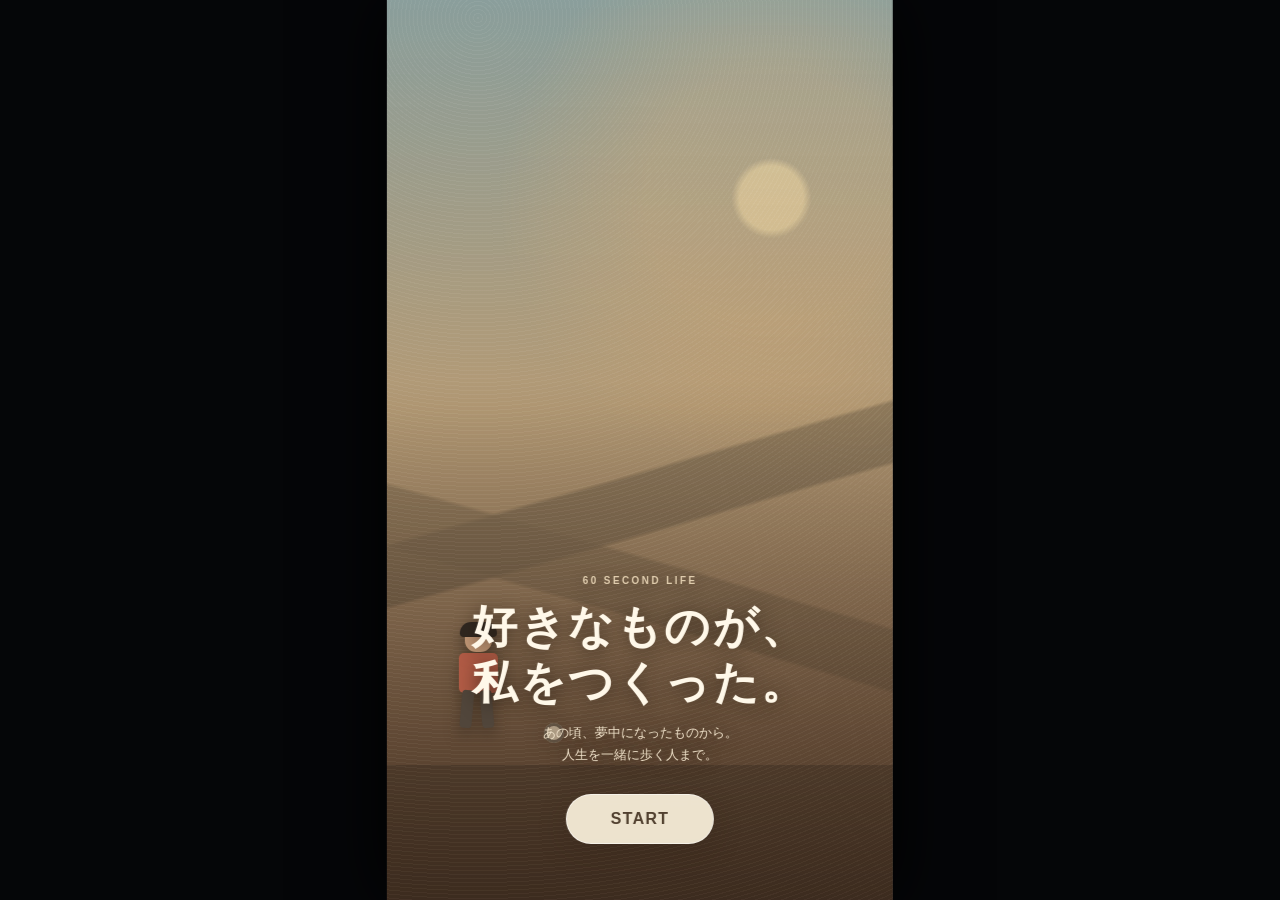
==== commit 02b3c784: "Add files via upload" ====
--- a/index.html
+++ b/index.html
@@ -3,7 +3,7 @@
 <head>
 <meta charset="utf-8">
 <meta name="viewport" content="width=device-width,initial-scale=1,maximum-scale=1,user-scalable=no,viewport-fit=cover">
-<meta name="theme-color" content="#090b10">
+<meta name="theme-color" content="#6f5a47">
 <title>60 SECOND LIFE</title>
 <style>
 :root{--safe-top:max(18px,env(safe-area-inset-top));--safe-bottom:max(14px,env(safe-area-inset-bottom))}
@@ -13,7 +13,7 @@
 #app{position:fixed;inset:0;width:100vw;height:100dvh;overflow:hidden;background:#15171b;isolation:isolate}
 
 /* WORLD */
-.world{position:absolute;inset:0;z-index:1;overflow:hidden}
+.world{position:absolute;left:0;right:0;top:30%;bottom:0;z-index:1;overflow:hidden}
 #sky{position:absolute;inset:0 0 43%;background:linear-gradient(#22262d,#5a5d63);transition:background 1.4s ease}
 #sun{position:absolute;width:64px;height:64px;border-radius:50%;top:10%;right:11%;background:#d7d7d7;opacity:.28;transition:1.4s ease}
 #mountains{position:absolute;left:-10%;right:-10%;bottom:40%;height:29%;background:#3a3d43;clip-path:polygon(0 100%,10% 65%,22% 80%,37% 27%,53% 76%,68% 43%,82% 72%,100% 42%,100% 100%);transition:background 1.4s ease}
@@ -24,20 +24,20 @@
 /* special scene layers */
 .scene-layer{position:absolute;inset:0;opacity:0;transition:opacity 1s ease;pointer-events:none}
 #heroBeam{background:radial-gradient(ellipse at 50% 27%,rgba(255,255,255,.78),rgba(255,255,255,0) 27%)}
-#giant{position:absolute;left:50%;top:18%;width:96px;height:195px;transform:translateX(-50%);filter:drop-shadow(0 0 20px rgba(255,92,82,.62))}
+#giant{position:absolute;left:50%;top:8%;width:96px;height:195px;transform:translateX(-50%);filter:drop-shadow(0 0 20px rgba(255,92,82,.62))}
 #giant .head{position:absolute;left:31px;top:0;width:34px;height:38px;background:#e7e7e7;border-radius:50% 50% 42% 42%}
 #giant .body{position:absolute;left:21px;top:34px;width:54px;height:102px;background:linear-gradient(90deg,#ddd 0 31%,#d84d47 31% 69%,#ddd 69%);clip-path:polygon(18% 0,82% 0,100% 20%,76% 100%,24% 100%,0 20%)}
 #giant .arm{position:absolute;top:44px;width:16px;height:94px;background:#ddd;border-radius:12px;transform-origin:top}.ga1{left:12px;transform:rotate(18deg)}.ga2{right:12px;transform:rotate(-18deg)}
-#stadium .field{position:absolute;left:6%;right:6%;bottom:9%;height:33%;border:4px solid rgba(255,255,255,.8);border-radius:48%;background:repeating-linear-gradient(90deg,#2f9d50 0 32px,#35a857 32px 64px)}
+#stadium .field{position:absolute;left:6%;right:6%;bottom:7%;height:31%;border:4px solid rgba(255,255,255,.8);border-radius:48%;background:repeating-linear-gradient(90deg,#2f9d50 0 32px,#35a857 32px 64px)}
 #stadium .goal{position:absolute;right:10%;bottom:18%;width:27%;height:15%;border:4px solid #fff;border-bottom:none}
 #ball{position:absolute;width:34px;height:34px;border-radius:50%;background:#f6f6f6;left:82%;bottom:21%;opacity:0;box-shadow:inset 0 0 0 5px #111;transition:transform 4.6s cubic-bezier(.2,.75,.25,1),opacity .35s}
 #scriptWorld .paper{position:absolute;padding:10px 14px;border:1px solid rgba(255,255,255,.7);background:rgba(9,10,14,.84);border-radius:10px;font-size:13px;font-weight:800;box-shadow:0 10px 24px #0007}
-#scriptWorld .p1{left:7%;top:38%;transform:rotate(-8deg)}#scriptWorld .p2{right:7%;top:42%;transform:rotate(7deg)}#scriptWorld .p3{left:36%;top:32%;transform:rotate(3deg)}
+#scriptWorld .p1{left:7%;top:24%;transform:rotate(-8deg)}#scriptWorld .p2{right:7%;top:29%;transform:rotate(7deg)}#scriptWorld .p3{left:36%;top:18%;transform:rotate(3deg)}
 #scriptWorld .branch{position:absolute;left:50%;bottom:17%;width:5px;height:29%;background:#f2f2f2;transform-origin:bottom}.b1{transform:rotate(-25deg)}.b2{transform:rotate(25deg)}
 #finalGlow{background:radial-gradient(circle at 50% 69%,rgba(255,211,159,.28),transparent 38%)}
 
 /* CHARACTER: the sprite itself grows by phase */
-.character{position:absolute;bottom:17.5%;z-index:8;width:70px;height:132px;filter:drop-shadow(0 9px 4px rgba(0,0,0,.42));transition:left 1.2s ease,opacity 1.2s ease,transform 1.8s cubic-bezier(.2,.8,.2,1)}
+.character{position:absolute;bottom:15%;z-index:8;width:70px;height:132px;filter:drop-shadow(0 9px 4px rgba(0,0,0,.42));transition:left 1.2s ease,opacity 1.2s ease,transform 1.8s cubic-bezier(.2,.8,.2,1)}
 .character.player{left:42%;transform:translateX(-50%)}
 .character.partner{left:59%;opacity:0;transform:translateX(35px) scale(.98)}
 .sprite{position:absolute;left:50%;bottom:0;width:60px;height:120px;transform-origin:bottom center;transition:transform 1.8s cubic-bezier(.18,.82,.2,1)}
@@ -80,19 +80,56 @@
 .phase-wife .partner,.phase-final .partner{opacity:1;transform:translateX(0) scale(1)}
 
 /* copy area: fixed independent layer, manually line-broken */
-.copy-zone{position:absolute;z-index:30;left:0;right:0;top:0;height:31%;padding:var(--safe-top) 7% 10px;pointer-events:none;background:linear-gradient(to bottom,rgba(6,8,12,.78) 0%,rgba(6,8,12,.56) 58%,rgba(6,8,12,0) 100%)}
-.copy{width:100%;max-width:620px;margin:0 auto;text-shadow:0 3px 16px rgba(0,0,0,.82)}
+.copy-zone{position:absolute;z-index:30;left:0;right:0;top:0;height:30%;padding:calc(var(--safe-top) + 7px) 7% 16px;pointer-events:none;background:linear-gradient(180deg,#080a0f 0%,#0b0e14 88%,#11151d 100%);border-bottom:1px solid rgba(255,255,255,.10);display:flex;align-items:center}
+.copy{width:100%;max-width:620px;margin:0 auto;text-shadow:none}
 .eyebrow{font-size:10px;line-height:1.2;letter-spacing:.18em;font-weight:900;opacity:.76;white-space:nowrap}
-.copy h1{margin:9px 0 7px;font-size:clamp(24px,6.4vw,40px);line-height:1.23;letter-spacing:.005em;font-weight:900}
-.copy p{margin:0;font-size:clamp(13px,3.35vw,18px);line-height:1.55;font-weight:700;color:#f2f2f2}
+.copy h1{margin:8px 0 7px;font-size:clamp(23px,6.1vw,38px);line-height:1.24;letter-spacing:.005em;font-weight:900;color:#fff}
+.copy p{margin:0;font-size:clamp(12.5px,3.15vw,17px);line-height:1.55;font-weight:700;color:#cfd4dc}
 .line{display:block;white-space:nowrap}
 
 /* age indicator reinforces growth without clutter */
-#ageTag{position:absolute;z-index:22;left:7%;bottom:7.2%;font-size:10px;font-weight:900;letter-spacing:.16em;opacity:.62;text-shadow:0 2px 8px #000;transition:opacity .5s}
-.icons{position:absolute;z-index:18;right:5%;top:35%;display:grid;gap:8px}.icon{width:38px;height:38px;border-radius:50%;display:grid;place-items:center;background:rgba(5,6,8,.64);border:1px solid rgba(255,255,255,.16);font-size:13px;font-weight:900;opacity:0;transform:scale(.5);transition:.5s}
+#ageTag{position:absolute;z-index:22;left:7%;bottom:6.5%;font-size:10px;font-weight:900;letter-spacing:.16em;opacity:.62;text-shadow:0 2px 8px #000;transition:opacity .5s}
+.icons{position:absolute;z-index:18;right:5%;top:8%;display:grid;gap:8px}.icon{width:38px;height:38px;border-radius:50%;display:grid;place-items:center;background:rgba(5,6,8,.64);border:1px solid rgba(255,255,255,.16);font-size:13px;font-weight:900;opacity:0;transform:scale(.5);transition:.5s}
 #progress{position:absolute;z-index:40;left:7%;right:7%;bottom:var(--safe-bottom);height:3px;background:rgba(255,255,255,.15)}#bar{height:100%;width:0;background:#fff}
 
 .overlay{position:absolute;z-index:100;inset:0;display:flex;flex-direction:column;justify-content:center;align-items:center;text-align:center;padding:12% 9%;background:linear-gradient(rgba(5,6,8,.94),rgba(5,6,8,.99));transition:opacity .6s}.overlay.hidden{opacity:0;pointer-events:none}.kicker{font-size:10px;letter-spacing:.24em;font-weight:900;opacity:.65}.overlay h2{margin:14px 0 10px;font-size:clamp(28px,7.3vw,46px);line-height:1.24}.overlay p{margin:0;max-width:520px;color:#c9c9c9;line-height:1.7;font-size:14px}.overlay .line{white-space:normal}.overlay button{margin-top:28px;border:0;border-radius:999px;padding:15px 44px;background:#fff;color:#111;font-weight:900;letter-spacing:.08em;box-shadow:0 10px 30px rgba(0,0,0,.3)}
+
+/* nostalgic opening: warm memory instead of a black title card */
+.overlay{overflow:hidden}
+#start{
+  justify-content:flex-end;
+  padding:0 9% max(11%,calc(var(--safe-bottom) + 42px));
+  color:#fff8e9;
+  background:
+    linear-gradient(to bottom,rgba(72,48,32,.03) 0%,rgba(72,48,32,.12) 42%,rgba(42,28,20,.72) 100%),
+    radial-gradient(circle at 76% 22%,rgba(255,224,164,.62) 0 4%,rgba(255,190,116,.22) 5% 16%,transparent 34%),
+    linear-gradient(180deg,#8ca2a0 0%,#c3aa82 45%,#8b6547 100%);
+}
+#start:before{
+  content:"";position:absolute;inset:0;pointer-events:none;opacity:.34;
+  background:
+    linear-gradient(to top,rgba(44,35,25,.92) 0 15%,transparent 15%),
+    linear-gradient(164deg,transparent 0 52%,rgba(52,45,34,.82) 52.4% 58%,transparent 58.4%),
+    linear-gradient(196deg,transparent 0 60%,rgba(62,52,37,.7) 60.4% 66%,transparent 66.4%);
+}
+#start:after{
+  content:"";position:absolute;inset:-30%;pointer-events:none;opacity:.22;mix-blend-mode:soft-light;
+  background-image:repeating-radial-gradient(circle at 30% 20%,rgba(255,255,255,.55) 0 1px,transparent 1px 4px);
+  animation:filmGrain .24s steps(2) infinite;
+}
+#start .memory-child{position:absolute;z-index:1;left:12%;bottom:19%;width:58px;height:104px;filter:drop-shadow(0 8px 8px rgba(30,20,12,.38))}
+#start .memory-child span{position:absolute;display:block}
+#start .memory-child .mh{left:17px;top:0;width:27px;height:27px;border-radius:46% 46% 42% 42%;background:#c49a78}
+#start .memory-child .mhair{left:12px;top:-3px;width:37px;height:15px;border-radius:12px 12px 4px 4px;background:#302820}
+#start .memory-child .mbody{left:11px;top:28px;width:39px;height:40px;border-radius:5px;background:#b25c46}
+#start .memory-child .mleg{top:65px;width:12px;height:38px;border-radius:4px;background:#51463b}.memory-child .ml1{left:13px;transform:rotate(5deg)}.memory-child .ml2{right:13px;transform:rotate(-5deg)}
+#start .memory-ball{position:absolute;z-index:1;left:31%;bottom:17.5%;width:20px;height:20px;border-radius:50%;background:#d8c9ad;box-shadow:inset 0 0 0 3px rgba(57,48,39,.7);opacity:.72}
+#start .opening-copy{position:relative;z-index:3;width:100%;text-shadow:0 2px 18px rgba(37,24,16,.65)}
+#start .kicker{color:#f2dfbf;opacity:.86}
+#start h2{font-family:"Yu Mincho","Hiragino Mincho ProN",serif;font-weight:700;letter-spacing:.05em;font-size:clamp(29px,7.5vw,45px)}
+#start p{color:#f1e3cb;font-family:"Yu Mincho","Hiragino Mincho ProN",serif;font-size:13px}
+#start button{background:rgba(255,247,226,.9);color:#51402f;border:1px solid rgba(255,255,255,.55);box-shadow:0 9px 28px rgba(48,31,19,.25);backdrop-filter:blur(4px)}
+@keyframes filmGrain{0%{transform:translate(0,0)}25%{transform:translate(1.2%,-.8%)}50%{transform:translate(-.8%,1%)}75%{transform:translate(.6%,.8%)}100%{transform:translate(-.5%,-.6%)}}
 
 /* phases */
 .phase-hero #sky{background:linear-gradient(#243349,#a66d65)}.phase-hero #sun{background:#ffd7b6;opacity:.9;box-shadow:0 0 45px #ff9d75}.phase-hero #mountains{background:#555268}.phase-hero #road{background:#5b494f}.phase-hero #heroBeam{opacity:1}.phase-hero #iHero{opacity:1;transform:scale(1)}
@@ -100,13 +137,21 @@
 .phase-script #sky{background:linear-gradient(#161b2b,#433c61)}.phase-script #sun{opacity:.1}.phase-script #mountains{background:#2d3140}.phase-script #ground{background:#232632}.phase-script #road{background:#383b49}.phase-script #scriptWorld{opacity:1}.phase-script #iHero,.phase-script #iBall,.phase-script #iScript{opacity:1;transform:scale(1)}
 .phase-wife #sky,.phase-final #sky{background:linear-gradient(#744a60,#efa98f)}.phase-wife #sun,.phase-final #sun{background:#ffe3c7;opacity:.95;box-shadow:0 0 55px #ffd0ad}.phase-wife #mountains,.phase-final #mountains{background:#7b675f}.phase-wife #ground,.phase-final #ground{background:#557b57}.phase-wife #road,.phase-final #road{background:#74635f}.phase-wife #iHero,.phase-wife #iBall,.phase-wife #iScript,.phase-wife #iHeart,.phase-final .icon{opacity:1;transform:scale(1)}.phase-final #finalGlow{opacity:1}
 
-@media (max-width:360px){.copy h1{font-size:22px}.copy p{font-size:12px}.copy-zone{padding-left:5.5%;padding-right:5.5%}.line{white-space:normal}}
+@media (max-width:360px){.copy h1{font-size:21px}.copy p{font-size:11.5px}.copy-zone{padding-left:5.5%;padding-right:5.5%}.copy .line{white-space:nowrap}.overlay .line{white-space:normal}}
+
+@media (max-height:700px){
+  .copy-zone{height:32%;padding-top:calc(var(--safe-top) + 2px);padding-bottom:10px}
+  .world{top:32%}
+  .copy h1{font-size:clamp(20px,5.6vw,32px);margin:6px 0 5px}
+  .copy p{font-size:clamp(11px,2.9vw,15px);line-height:1.45}
+  .eyebrow{font-size:9px}
+}
 @media (min-width:700px){#app{left:50%;right:auto;width:56.25vh;transform:translateX(-50%);box-shadow:0 0 70px #000}}
 </style>
 </head>
 <body>
 <div id="app" class="phase-intro">
-  <div class="world">
+  <div class="world"><div style="position:absolute;left:0;right:0;top:0;height:18px;background:linear-gradient(#11151d,transparent);z-index:25;pointer-events:none"></div>
     <div id="sky"><div id="sun"></div></div>
     <div id="mountains"></div><div id="ground"></div><div id="road"></div>
     <div id="heroBeam" class="scene-layer"><div id="giant"><span class="head"></span><span class="body"></span><span class="arm ga1"></span><span class="arm ga2"></span></div></div>
@@ -124,7 +169,7 @@
   <div class="copy-zone"><div class="copy"><div id="chapter" class="eyebrow">PROLOGUE</div><h1 id="headline"></h1><p id="subline"></p></div></div>
   <div id="progress"><div id="bar"></div></div>
 
-  <div id="start" class="overlay"><div class="kicker">60 SECOND LIFE</div><h2><span class="line">好きなものが、</span><span class="line">私をつくった。</span></h2><p><span class="line">ヒーロー、サッカー、物語。</span><span class="line">そして、人生を一緒に歩く人。</span></p><button id="startBtn">START</button></div>
+  <div id="start" class="overlay"><div class="memory-child" aria-hidden="true"><span class="mh"></span><span class="mhair"></span><span class="mbody"></span><span class="mleg ml1"></span><span class="mleg ml2"></span></div><div class="memory-ball" aria-hidden="true"></div><div class="opening-copy"><div class="kicker">60 SECOND LIFE</div><h2><span class="line">好きなものが、</span><span class="line">私をつくった。</span></h2><p><span class="line">あの頃、夢中になったものから。</span><span class="line">人生を一緒に歩く人まで。</span></p><button id="startBtn">START</button></div></div>
   <div id="end" class="overlay hidden"><div class="kicker">EPILOGUE</div><h2><span class="line">好きなものに出会うたび、</span><span class="line">人生は少しずつ変わっていった。</span></h2><p><span class="line">そして、今は</span><span class="line">二人で歩いている。</span></p><button id="replayBtn">REPLAY</button></div>
 </div>
 <script>
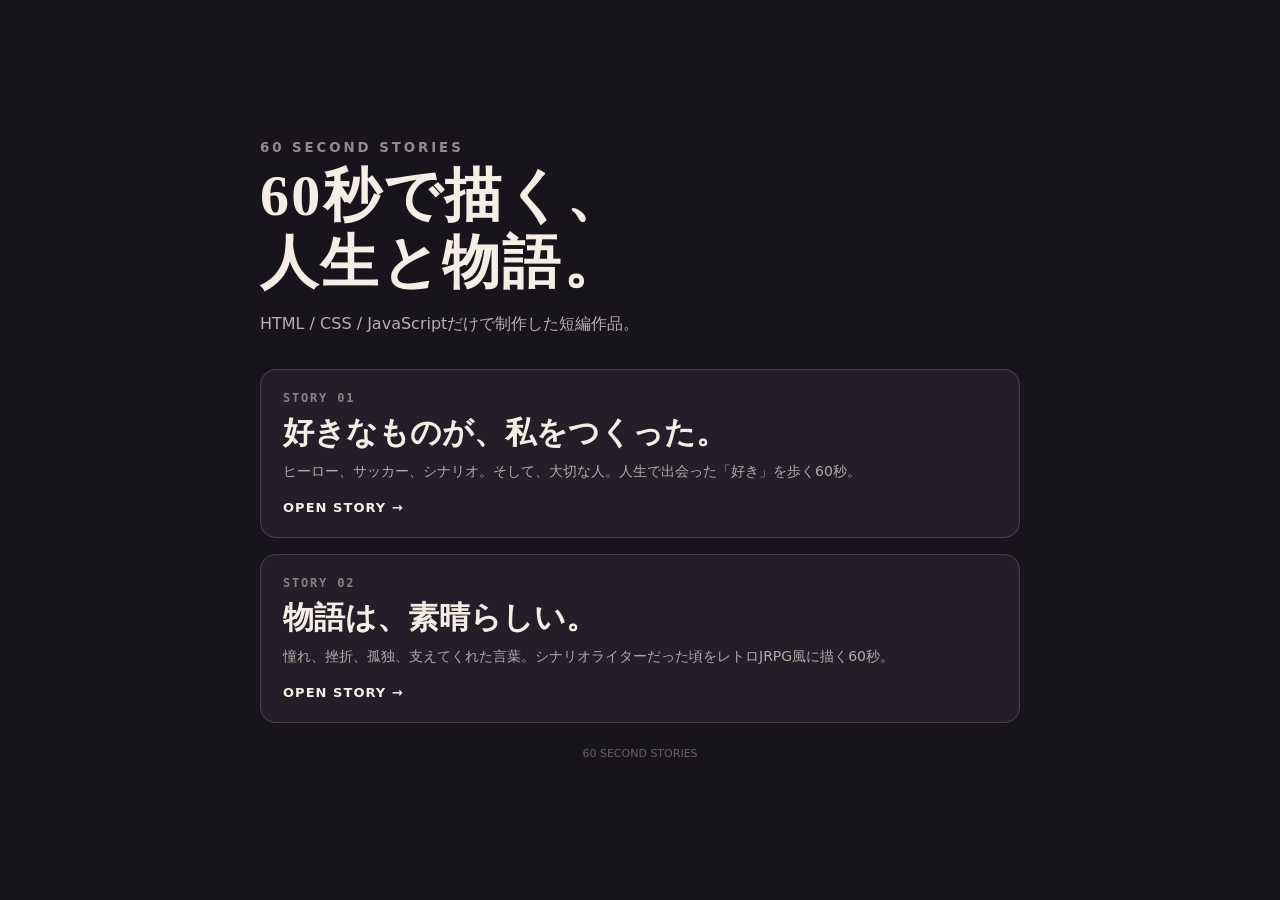
==== commit 7311cf37: "Add files via upload" ====
--- a/index.html
+++ b/index.html
@@ -2,197 +2,49 @@
 <html lang="ja">
 <head>
 <meta charset="utf-8">
-<meta name="viewport" content="width=device-width,initial-scale=1,maximum-scale=1,user-scalable=no,viewport-fit=cover">
-<meta name="theme-color" content="#6f5a47">
-<title>60 SECOND LIFE</title>
+<meta name="viewport" content="width=device-width,initial-scale=1">
+<title>60 SECOND STORIES</title>
 <style>
-:root{--safe-top:max(18px,env(safe-area-inset-top));--safe-bottom:max(14px,env(safe-area-inset-bottom))}
 *{box-sizing:border-box}
-html,body{margin:0;width:100%;height:100%;overflow:hidden;background:#050608;color:#fff;font-family:-apple-system,BlinkMacSystemFont,"Hiragino Sans","Yu Gothic",sans-serif}
-button{font:inherit}
-#app{position:fixed;inset:0;width:100vw;height:100dvh;overflow:hidden;background:#15171b;isolation:isolate}
-
-/* WORLD */
-.world{position:absolute;left:0;right:0;top:30%;bottom:0;z-index:1;overflow:hidden}
-#sky{position:absolute;inset:0 0 43%;background:linear-gradient(#22262d,#5a5d63);transition:background 1.4s ease}
-#sun{position:absolute;width:64px;height:64px;border-radius:50%;top:10%;right:11%;background:#d7d7d7;opacity:.28;transition:1.4s ease}
-#mountains{position:absolute;left:-10%;right:-10%;bottom:40%;height:29%;background:#3a3d43;clip-path:polygon(0 100%,10% 65%,22% 80%,37% 27%,53% 76%,68% 43%,82% 72%,100% 42%,100% 100%);transition:background 1.4s ease}
-#ground{position:absolute;inset:55% 0 0;background:#32343a;transition:background 1.4s ease}
-#road{position:absolute;left:50%;bottom:-9%;width:138%;height:54%;transform:translateX(-50%);background:#565960;clip-path:polygon(42% 0,58% 0,79% 100%,21% 100%);transition:background 1.4s ease}
-#road:after{content:"";position:absolute;left:49.4%;top:0;width:1.2%;height:100%;background:repeating-linear-gradient(to bottom,#eee 0 24px,transparent 24px 48px);opacity:.26}
-
-/* special scene layers */
-.scene-layer{position:absolute;inset:0;opacity:0;transition:opacity 1s ease;pointer-events:none}
-#heroBeam{background:radial-gradient(ellipse at 50% 27%,rgba(255,255,255,.78),rgba(255,255,255,0) 27%)}
-#giant{position:absolute;left:50%;top:8%;width:96px;height:195px;transform:translateX(-50%);filter:drop-shadow(0 0 20px rgba(255,92,82,.62))}
-#giant .head{position:absolute;left:31px;top:0;width:34px;height:38px;background:#e7e7e7;border-radius:50% 50% 42% 42%}
-#giant .body{position:absolute;left:21px;top:34px;width:54px;height:102px;background:linear-gradient(90deg,#ddd 0 31%,#d84d47 31% 69%,#ddd 69%);clip-path:polygon(18% 0,82% 0,100% 20%,76% 100%,24% 100%,0 20%)}
-#giant .arm{position:absolute;top:44px;width:16px;height:94px;background:#ddd;border-radius:12px;transform-origin:top}.ga1{left:12px;transform:rotate(18deg)}.ga2{right:12px;transform:rotate(-18deg)}
-#stadium .field{position:absolute;left:6%;right:6%;bottom:7%;height:31%;border:4px solid rgba(255,255,255,.8);border-radius:48%;background:repeating-linear-gradient(90deg,#2f9d50 0 32px,#35a857 32px 64px)}
-#stadium .goal{position:absolute;right:10%;bottom:18%;width:27%;height:15%;border:4px solid #fff;border-bottom:none}
-#ball{position:absolute;width:34px;height:34px;border-radius:50%;background:#f6f6f6;left:82%;bottom:21%;opacity:0;box-shadow:inset 0 0 0 5px #111;transition:transform 4.6s cubic-bezier(.2,.75,.25,1),opacity .35s}
-#scriptWorld .paper{position:absolute;padding:10px 14px;border:1px solid rgba(255,255,255,.7);background:rgba(9,10,14,.84);border-radius:10px;font-size:13px;font-weight:800;box-shadow:0 10px 24px #0007}
-#scriptWorld .p1{left:7%;top:24%;transform:rotate(-8deg)}#scriptWorld .p2{right:7%;top:29%;transform:rotate(7deg)}#scriptWorld .p3{left:36%;top:18%;transform:rotate(3deg)}
-#scriptWorld .branch{position:absolute;left:50%;bottom:17%;width:5px;height:29%;background:#f2f2f2;transform-origin:bottom}.b1{transform:rotate(-25deg)}.b2{transform:rotate(25deg)}
-#finalGlow{background:radial-gradient(circle at 50% 69%,rgba(255,211,159,.28),transparent 38%)}
-
-/* CHARACTER: the sprite itself grows by phase */
-.character{position:absolute;bottom:15%;z-index:8;width:70px;height:132px;filter:drop-shadow(0 9px 4px rgba(0,0,0,.42));transition:left 1.2s ease,opacity 1.2s ease,transform 1.8s cubic-bezier(.2,.8,.2,1)}
-.character.player{left:42%;transform:translateX(-50%)}
-.character.partner{left:59%;opacity:0;transform:translateX(35px) scale(.98)}
-.sprite{position:absolute;left:50%;bottom:0;width:60px;height:120px;transform-origin:bottom center;transition:transform 1.8s cubic-bezier(.18,.82,.2,1)}
-.sprite span{position:absolute;display:block;transition:all 1.2s ease}
-.sprite .head{left:16px;top:7px;width:28px;height:28px;background:#d3aa8f;border-radius:5px;z-index:3}
-.sprite .hair{left:11px;top:0;width:38px;height:17px;background:#17181b;border-radius:10px 10px 3px 3px;z-index:4}
-.sprite .torso{left:9px;top:34px;width:42px;height:47px;background:#595c63;border-radius:5px;z-index:2}
-.sprite .arm{top:41px;width:10px;height:42px;background:#d3aa8f;border-radius:6px;transform-origin:top}.sprite .al{left:3px}.sprite .ar{right:3px}
-.sprite .leg{top:77px;width:14px;height:41px;background:#2b2e34;border-radius:4px;transform-origin:top}.sprite .ll{left:12px}.sprite .lr{right:12px}
-.sprite .scarf{left:5px;top:29px;width:50px;height:9px;background:#e44742;border-radius:4px;opacity:0;transform:rotate(-6deg)}
-.sprite .boot{display:none}
-.partner .sprite .torso{background:#76586c}.partner .sprite .hair{height:24px;border-radius:12px 12px 8px 8px}
-
-/* walking animations only affect limbs/bob, never growth scale */
-.walk .sprite{animation:bob .5s infinite alternate ease-in-out}
-.walk .ll{animation:legF .5s infinite alternate}.walk .lr{animation:legB .5s infinite alternate}.walk .al{animation:armB .5s infinite alternate}.walk .ar{animation:armF .5s infinite alternate}
-@keyframes bob{to{bottom:3px}}@keyframes legF{to{transform:rotate(23deg)}}@keyframes legB{to{transform:rotate(-23deg)}}@keyframes armF{to{transform:rotate(18deg)}}@keyframes armB{to{transform:rotate(-18deg)}}
-
-/* growth stages */
-.phase-intro .player .sprite,.phase-hero .player .sprite{transform:translateX(-50%) scale(.68)}
-.phase-intro .player .head,.phase-hero .player .head{transform:scale(1.16);transform-origin:center bottom}
-.phase-intro .player .torso,.phase-hero .player .torso{top:36px;height:40px}
-.phase-intro .player .leg,.phase-hero .player .leg{top:73px;height:33px}
-.phase-hero .player .scarf{opacity:1}
-
-.phase-soccer .player .sprite{transform:translateX(-50%) scale(.80)}
-.phase-soccer .player .head{transform:scale(1.08);transform-origin:center bottom}
-.phase-soccer .player .torso{background:#286ca3}
-.phase-soccer .player .leg{height:44px}
-
-.phase-script .player .sprite{transform:translateX(-50%) scale(.93)}
-.phase-script .player .head{transform:scale(1.02)}
-.phase-script .player .torso{background:#30354b;height:50px}
-.phase-script .player .leg{top:80px;height:45px}
-
-.phase-wife .player .sprite,.phase-final .player .sprite{transform:translateX(-50%) scale(1.04)}
-.phase-wife .player .torso,.phase-final .player .torso{background:#30354b;height:52px}
-.phase-wife .player .leg,.phase-final .player .leg{top:82px;height:47px}
-.phase-wife .player,.phase-final .player{left:42%}
-.phase-wife .partner,.phase-final .partner{opacity:1;transform:translateX(0) scale(1)}
-
-/* copy area: fixed independent layer, manually line-broken */
-.copy-zone{position:absolute;z-index:30;left:0;right:0;top:0;height:30%;padding:calc(var(--safe-top) + 7px) 7% 16px;pointer-events:none;background:linear-gradient(180deg,#080a0f 0%,#0b0e14 88%,#11151d 100%);border-bottom:1px solid rgba(255,255,255,.10);display:flex;align-items:center}
-.copy{width:100%;max-width:620px;margin:0 auto;text-shadow:none}
-.eyebrow{font-size:10px;line-height:1.2;letter-spacing:.18em;font-weight:900;opacity:.76;white-space:nowrap}
-.copy h1{margin:8px 0 7px;font-size:clamp(23px,6.1vw,38px);line-height:1.24;letter-spacing:.005em;font-weight:900;color:#fff}
-.copy p{margin:0;font-size:clamp(12.5px,3.15vw,17px);line-height:1.55;font-weight:700;color:#cfd4dc}
-.line{display:block;white-space:nowrap}
-
-/* age indicator reinforces growth without clutter */
-#ageTag{position:absolute;z-index:22;left:7%;bottom:6.5%;font-size:10px;font-weight:900;letter-spacing:.16em;opacity:.62;text-shadow:0 2px 8px #000;transition:opacity .5s}
-.icons{position:absolute;z-index:18;right:5%;top:8%;display:grid;gap:8px}.icon{width:38px;height:38px;border-radius:50%;display:grid;place-items:center;background:rgba(5,6,8,.64);border:1px solid rgba(255,255,255,.16);font-size:13px;font-weight:900;opacity:0;transform:scale(.5);transition:.5s}
-#progress{position:absolute;z-index:40;left:7%;right:7%;bottom:var(--safe-bottom);height:3px;background:rgba(255,255,255,.15)}#bar{height:100%;width:0;background:#fff}
-
-.overlay{position:absolute;z-index:100;inset:0;display:flex;flex-direction:column;justify-content:center;align-items:center;text-align:center;padding:12% 9%;background:linear-gradient(rgba(5,6,8,.94),rgba(5,6,8,.99));transition:opacity .6s}.overlay.hidden{opacity:0;pointer-events:none}.kicker{font-size:10px;letter-spacing:.24em;font-weight:900;opacity:.65}.overlay h2{margin:14px 0 10px;font-size:clamp(28px,7.3vw,46px);line-height:1.24}.overlay p{margin:0;max-width:520px;color:#c9c9c9;line-height:1.7;font-size:14px}.overlay .line{white-space:normal}.overlay button{margin-top:28px;border:0;border-radius:999px;padding:15px 44px;background:#fff;color:#111;font-weight:900;letter-spacing:.08em;box-shadow:0 10px 30px rgba(0,0,0,.3)}
-
-/* nostalgic opening: warm memory instead of a black title card */
-.overlay{overflow:hidden}
-#start{
-  justify-content:flex-end;
-  padding:0 9% max(11%,calc(var(--safe-bottom) + 42px));
-  color:#fff8e9;
-  background:
-    linear-gradient(to bottom,rgba(72,48,32,.03) 0%,rgba(72,48,32,.12) 42%,rgba(42,28,20,.72) 100%),
-    radial-gradient(circle at 76% 22%,rgba(255,224,164,.62) 0 4%,rgba(255,190,116,.22) 5% 16%,transparent 34%),
-    linear-gradient(180deg,#8ca2a0 0%,#c3aa82 45%,#8b6547 100%);
-}
-#start:before{
-  content:"";position:absolute;inset:0;pointer-events:none;opacity:.34;
-  background:
-    linear-gradient(to top,rgba(44,35,25,.92) 0 15%,transparent 15%),
-    linear-gradient(164deg,transparent 0 52%,rgba(52,45,34,.82) 52.4% 58%,transparent 58.4%),
-    linear-gradient(196deg,transparent 0 60%,rgba(62,52,37,.7) 60.4% 66%,transparent 66.4%);
-}
-#start:after{
-  content:"";position:absolute;inset:-30%;pointer-events:none;opacity:.22;mix-blend-mode:soft-light;
-  background-image:repeating-radial-gradient(circle at 30% 20%,rgba(255,255,255,.55) 0 1px,transparent 1px 4px);
-  animation:filmGrain .24s steps(2) infinite;
-}
-#start .memory-child{position:absolute;z-index:1;left:12%;bottom:19%;width:58px;height:104px;filter:drop-shadow(0 8px 8px rgba(30,20,12,.38))}
-#start .memory-child span{position:absolute;display:block}
-#start .memory-child .mh{left:17px;top:0;width:27px;height:27px;border-radius:46% 46% 42% 42%;background:#c49a78}
-#start .memory-child .mhair{left:12px;top:-3px;width:37px;height:15px;border-radius:12px 12px 4px 4px;background:#302820}
-#start .memory-child .mbody{left:11px;top:28px;width:39px;height:40px;border-radius:5px;background:#b25c46}
-#start .memory-child .mleg{top:65px;width:12px;height:38px;border-radius:4px;background:#51463b}.memory-child .ml1{left:13px;transform:rotate(5deg)}.memory-child .ml2{right:13px;transform:rotate(-5deg)}
-#start .memory-ball{position:absolute;z-index:1;left:31%;bottom:17.5%;width:20px;height:20px;border-radius:50%;background:#d8c9ad;box-shadow:inset 0 0 0 3px rgba(57,48,39,.7);opacity:.72}
-#start .opening-copy{position:relative;z-index:3;width:100%;text-shadow:0 2px 18px rgba(37,24,16,.65)}
-#start .kicker{color:#f2dfbf;opacity:.86}
-#start h2{font-family:"Yu Mincho","Hiragino Mincho ProN",serif;font-weight:700;letter-spacing:.05em;font-size:clamp(29px,7.5vw,45px)}
-#start p{color:#f1e3cb;font-family:"Yu Mincho","Hiragino Mincho ProN",serif;font-size:13px}
-#start button{background:rgba(255,247,226,.9);color:#51402f;border:1px solid rgba(255,255,255,.55);box-shadow:0 9px 28px rgba(48,31,19,.25);backdrop-filter:blur(4px)}
-@keyframes filmGrain{0%{transform:translate(0,0)}25%{transform:translate(1.2%,-.8%)}50%{transform:translate(-.8%,1%)}75%{transform:translate(.6%,.8%)}100%{transform:translate(-.5%,-.6%)}}
-
-/* phases */
-.phase-hero #sky{background:linear-gradient(#243349,#a66d65)}.phase-hero #sun{background:#ffd7b6;opacity:.9;box-shadow:0 0 45px #ff9d75}.phase-hero #mountains{background:#555268}.phase-hero #road{background:#5b494f}.phase-hero #heroBeam{opacity:1}.phase-hero #iHero{opacity:1;transform:scale(1)}
-.phase-soccer #sky{background:linear-gradient(#58a6df,#bce9ff)}.phase-soccer #sun{background:#fff1a1;opacity:1;box-shadow:0 0 40px #ffe97b}.phase-soccer #mountains{background:#559264}.phase-soccer #ground{background:#3f8c55}.phase-soccer #road{background:#477a50}.phase-soccer #stadium{opacity:1}.phase-soccer #ball{opacity:1;transform:translateX(-260px) rotate(-600deg)}.phase-soccer #iHero,.phase-soccer #iBall{opacity:1;transform:scale(1)}
-.phase-script #sky{background:linear-gradient(#161b2b,#433c61)}.phase-script #sun{opacity:.1}.phase-script #mountains{background:#2d3140}.phase-script #ground{background:#232632}.phase-script #road{background:#383b49}.phase-script #scriptWorld{opacity:1}.phase-script #iHero,.phase-script #iBall,.phase-script #iScript{opacity:1;transform:scale(1)}
-.phase-wife #sky,.phase-final #sky{background:linear-gradient(#744a60,#efa98f)}.phase-wife #sun,.phase-final #sun{background:#ffe3c7;opacity:.95;box-shadow:0 0 55px #ffd0ad}.phase-wife #mountains,.phase-final #mountains{background:#7b675f}.phase-wife #ground,.phase-final #ground{background:#557b57}.phase-wife #road,.phase-final #road{background:#74635f}.phase-wife #iHero,.phase-wife #iBall,.phase-wife #iScript,.phase-wife #iHeart,.phase-final .icon{opacity:1;transform:scale(1)}.phase-final #finalGlow{opacity:1}
-
-@media (max-width:360px){.copy h1{font-size:21px}.copy p{font-size:11.5px}.copy-zone{padding-left:5.5%;padding-right:5.5%}.copy .line{white-space:nowrap}.overlay .line{white-space:normal}}
-
-@media (max-height:700px){
-  .copy-zone{height:32%;padding-top:calc(var(--safe-top) + 2px);padding-bottom:10px}
-  .world{top:32%}
-  .copy h1{font-size:clamp(20px,5.6vw,32px);margin:6px 0 5px}
-  .copy p{font-size:clamp(11px,2.9vw,15px);line-height:1.45}
-  .eyebrow{font-size:9px}
-}
-@media (min-width:700px){#app{left:50%;right:auto;width:56.25vh;transform:translateX(-50%);box-shadow:0 0 70px #000}}
+html,body{margin:0;min-height:100%;background:#18141b;color:#f5eee6;font-family:"Yu Gothic","Hiragino Kaku Gothic ProN",system-ui,sans-serif}
+body{min-height:100vh;display:grid;place-items:center;padding:28px}
+main{width:min(760px,100%)}
+header{margin-bottom:30px}
+small{display:block;letter-spacing:.22em;opacity:.55;font-weight:800;margin-bottom:8px}
+h1{margin:0;font-family:"Yu Mincho","Hiragino Mincho ProN",serif;font-size:clamp(34px,8vw,58px);line-height:1.15;letter-spacing:.04em}
+header p{margin:14px 0 0;line-height:1.8;opacity:.72}
+.grid{display:grid;gap:16px}
+a{display:block;color:inherit;text-decoration:none;border:1px solid rgba(255,255,255,.15);background:#231e27;padding:22px;border-radius:16px;transition:.2s}
+a:active{transform:scale(.985)}
+.num{font:800 12px/1 ui-monospace,monospace;letter-spacing:.15em;opacity:.48}
+h2{margin:8px 0 6px;font-family:"Yu Mincho","Hiragino Mincho ProN",serif;font-size:clamp(22px,5vw,31px)}
+.card p{margin:0;line-height:1.7;opacity:.68;font-size:14px}
+.arrow{margin-top:16px;font-weight:800;font-size:13px;letter-spacing:.08em}
+footer{margin-top:24px;font-size:11px;opacity:.35;text-align:center}
 </style>
 </head>
 <body>
-<div id="app" class="phase-intro">
-  <div class="world"><div style="position:absolute;left:0;right:0;top:0;height:18px;background:linear-gradient(#11151d,transparent);z-index:25;pointer-events:none"></div>
-    <div id="sky"><div id="sun"></div></div>
-    <div id="mountains"></div><div id="ground"></div><div id="road"></div>
-    <div id="heroBeam" class="scene-layer"><div id="giant"><span class="head"></span><span class="body"></span><span class="arm ga1"></span><span class="arm ga2"></span></div></div>
-    <div id="stadium" class="scene-layer"><div class="field"></div><div class="goal"></div></div><div id="ball"></div>
-    <div id="scriptWorld" class="scene-layer"><div class="paper p1">「行く」</div><div class="paper p2">「戻る」</div><div class="paper p3">「続ける」</div><div class="branch b1"></div><div class="branch b2"></div></div>
-    <div id="finalGlow" class="scene-layer"></div>
-
-    <div class="character player walk"><div class="sprite"><span class="head"></span><span class="hair"></span><span class="torso"></span><span class="arm al"></span><span class="arm ar"></span><span class="leg ll"></span><span class="leg lr"></span><span class="scarf"></span></div></div>
-    <div id="partner" class="character partner"><div class="sprite"><span class="head"></span><span class="hair"></span><span class="torso"></span><span class="arm al"></span><span class="arm ar"></span><span class="leg ll"></span><span class="leg lr"></span></div></div>
-
-    <div class="icons"><div id="iHero" class="icon">✦</div><div id="iBall" class="icon">●</div><div id="iScript" class="icon">A</div><div id="iHeart" class="icon">♥</div></div>
-    <div id="ageTag">CHILDHOOD</div>
-  </div>
-
-  <div class="copy-zone"><div class="copy"><div id="chapter" class="eyebrow">PROLOGUE</div><h1 id="headline"></h1><p id="subline"></p></div></div>
-  <div id="progress"><div id="bar"></div></div>
-
-  <div id="start" class="overlay"><div class="memory-child" aria-hidden="true"><span class="mh"></span><span class="mhair"></span><span class="mbody"></span><span class="mleg ml1"></span><span class="mleg ml2"></span></div><div class="memory-ball" aria-hidden="true"></div><div class="opening-copy"><div class="kicker">60 SECOND LIFE</div><h2><span class="line">好きなものが、</span><span class="line">私をつくった。</span></h2><p><span class="line">あの頃、夢中になったものから。</span><span class="line">人生を一緒に歩く人まで。</span></p><button id="startBtn">START</button></div></div>
-  <div id="end" class="overlay hidden"><div class="kicker">EPILOGUE</div><h2><span class="line">好きなものに出会うたび、</span><span class="line">人生は少しずつ変わっていった。</span></h2><p><span class="line">そして、今は</span><span class="line">二人で歩いている。</span></p><button id="replayBtn">REPLAY</button></div>
-</div>
-<script>
-(()=>{
-const $=id=>document.getElementById(id);
-const app=$('app'),start=$('start'),end=$('end'),startBtn=$('startBtn'),replayBtn=$('replayBtn'),chapter=$('chapter'),headline=$('headline'),subline=$('subline'),bar=$('bar'),partner=$('partner'),ageTag=$('ageTag');
-const scenes=[
- {t:0,cls:'phase-intro',chapter:'PROLOGUE',age:'CHILDHOOD',h:['まだ、何者でもなかった。'],s:['ただ一本道を','歩いていた。']},
- {t:4200,cls:'phase-hero',chapter:'CHAPTER 01 / HERO',age:'AGE 6',h:['最初に好きになったのは、','ヒーローだった。'],s:['強くて、まっすぐで、','子どもの自分には眩しかった。']},
- {t:15000,cls:'phase-soccer',chapter:'CHAPTER 02 / FOOTBALL',age:'AGE 10',h:['次に、サッカーに','夢中になった。'],s:['走って、蹴って、','悔しがることまで楽しかった。']},
- {t:27000,cls:'phase-script',chapter:'CHAPTER 03 / STORY',age:'AGE 18',h:['その次は、','物語をつくること。'],s:['ゲームシナリオを書いて、','選択肢の先に世界をつくった。']},
- {t:41500,cls:'phase-wife',chapter:'CHAPTER 04 / YOU',age:'ADULT',h:['そして、','妻に出会った。'],s:['好きなものを追いかけていた道に、','もう一人が並んだ。']},
- {t:53000,cls:'phase-final',chapter:'EPILOGUE',age:'NOW',h:['好きなものが、','私をつくった。'],s:['そして、今は','二人で歩いている。']}
-];
-let timers=[],raf=0,t0=0;const D=60000;
-function renderLines(el,lines){el.innerHTML=lines.map(x=>`<span class="line">${x}</span>`).join('')}
-function setScene(sc){app.className=sc.cls;chapter.textContent=sc.chapter;ageTag.textContent=sc.age;renderLines(headline,sc.h);renderLines(subline,sc.s)}
-function stop(){timers.forEach(clearTimeout);timers=[];cancelAnimationFrame(raf);bar.style.width='0%';end.classList.add('hidden');partner.classList.remove('walk');setScene(scenes[0])}
-function later(fn,ms){timers.push(setTimeout(fn,ms))}
-function tick(){const p=Math.min(1,(performance.now()-t0)/D);bar.style.width=(p*100)+'%';if(p<1)raf=requestAnimationFrame(tick)}
-function begin(){stop();start.classList.add('hidden');t0=performance.now();scenes.slice(1).forEach(sc=>later(()=>setScene(sc),sc.t));later(()=>partner.classList.add('walk'),43000);later(()=>end.classList.remove('hidden'),D);raf=requestAnimationFrame(tick)}
-startBtn.addEventListener('click',begin);replayBtn.addEventListener('click',begin);setScene(scenes[0]);
-})();
-</script>
+<main>
+<header>
+<small>60 SECOND STORIES</small>
+<h1>60秒で描く、<br>人生と物語。</h1>
+<p>HTML / CSS / JavaScriptだけで制作した短編作品。</p>
+</header>
+<section class="grid">
+<a class="card" href="./life/">
+<div class="num">STORY 01</div>
+<h2>好きなものが、私をつくった。</h2>
+<p>ヒーロー、サッカー、シナリオ。そして、大切な人。人生で出会った「好き」を歩く60秒。</p>
+<div class="arrow">OPEN STORY →</div>
+</a>
+<a class="card" href="./scenario/">
+<div class="num">STORY 02</div>
+<h2>物語は、素晴らしい。</h2>
+<p>憧れ、挫折、孤独、支えてくれた言葉。シナリオライターだった頃をレトロJRPG風に描く60秒。</p>
+<div class="arrow">OPEN STORY →</div>
+</a>
+</section>
+<footer>60 SECOND STORIES</footer>
+</main>
 </body>
-</html>
+</html>
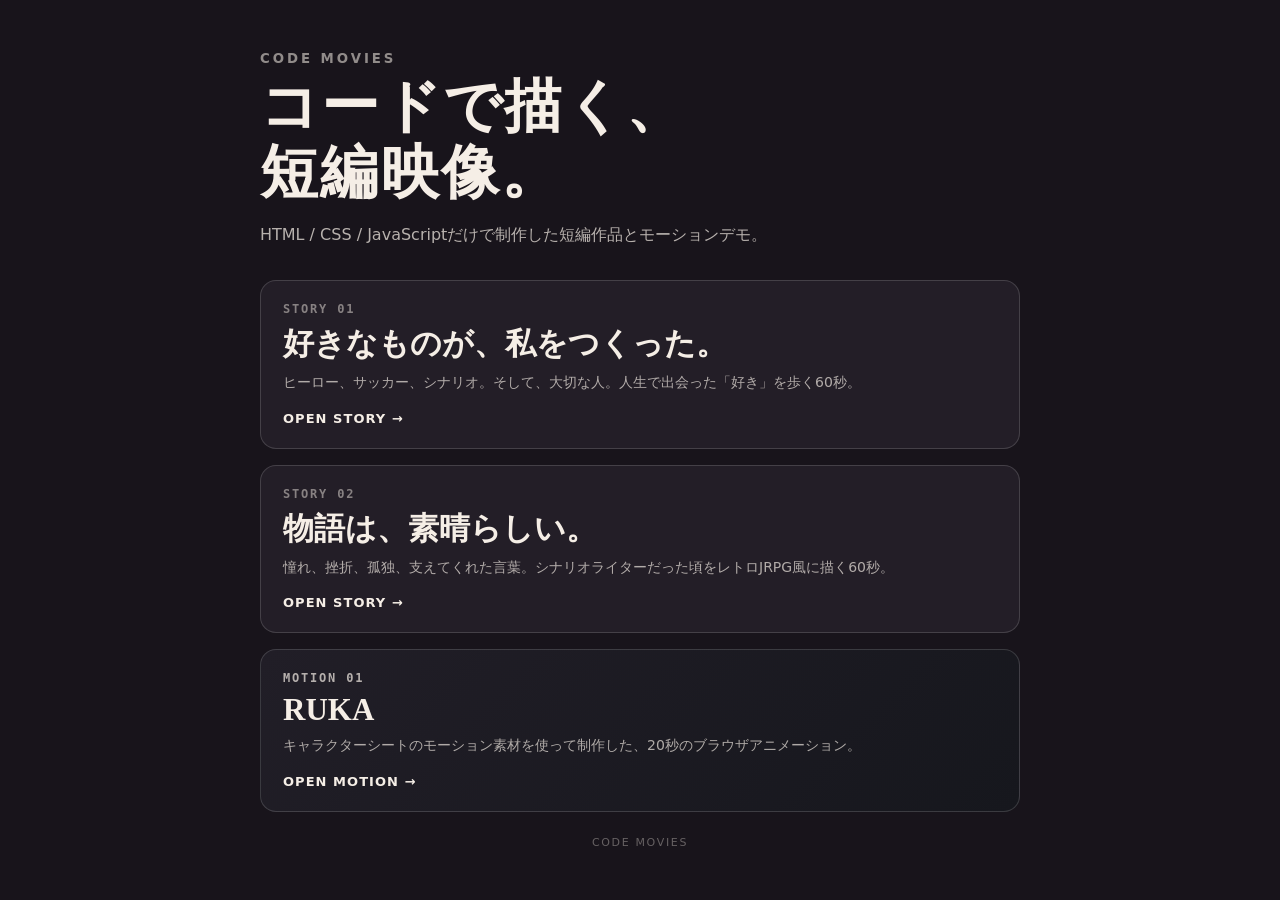
==== commit e93a12f7: "Add files via upload" ====
--- a/index.html
+++ b/index.html
@@ -3,7 +3,7 @@
 <head>
 <meta charset="utf-8">
 <meta name="viewport" content="width=device-width,initial-scale=1">
-<title>60 SECOND STORIES</title>
+<title>CODE MOVIES</title>
 <style>
 *{box-sizing:border-box}
 html,body{margin:0;min-height:100%;background:#18141b;color:#f5eee6;font-family:"Yu Gothic","Hiragino Kaku Gothic ProN",system-ui,sans-serif}
@@ -15,36 +15,51 @@
 header p{margin:14px 0 0;line-height:1.8;opacity:.72}
 .grid{display:grid;gap:16px}
 a{display:block;color:inherit;text-decoration:none;border:1px solid rgba(255,255,255,.15);background:#231e27;padding:22px;border-radius:16px;transition:.2s}
+a:hover{transform:translateY(-2px);border-color:rgba(255,255,255,.28)}
 a:active{transform:scale(.985)}
 .num{font:800 12px/1 ui-monospace,monospace;letter-spacing:.15em;opacity:.48}
 h2{margin:8px 0 6px;font-family:"Yu Mincho","Hiragino Mincho ProN",serif;font-size:clamp(22px,5vw,31px)}
 .card p{margin:0;line-height:1.7;opacity:.68;font-size:14px}
 .arrow{margin-top:16px;font-weight:800;font-size:13px;letter-spacing:.08em}
-footer{margin-top:24px;font-size:11px;opacity:.35;text-align:center}
+.motion{background:linear-gradient(135deg,#211e27,#16171d)}
+.motion .num{opacity:.7}
+footer{margin-top:24px;font-size:11px;opacity:.35;text-align:center;letter-spacing:.15em}
 </style>
 </head>
 <body>
 <main>
 <header>
-<small>60 SECOND STORIES</small>
-<h1>60秒で描く、<br>人生と物語。</h1>
-<p>HTML / CSS / JavaScriptだけで制作した短編作品。</p>
+<small>CODE MOVIES</small>
+<h1>コードで描く、<br>短編映像。</h1>
+<p>HTML / CSS / JavaScriptだけで制作した短編作品とモーションデモ。</p>
 </header>
+
 <section class="grid">
+
 <a class="card" href="./life/">
 <div class="num">STORY 01</div>
 <h2>好きなものが、私をつくった。</h2>
 <p>ヒーロー、サッカー、シナリオ。そして、大切な人。人生で出会った「好き」を歩く60秒。</p>
 <div class="arrow">OPEN STORY →</div>
 </a>
+
 <a class="card" href="./scenario/">
 <div class="num">STORY 02</div>
 <h2>物語は、素晴らしい。</h2>
 <p>憧れ、挫折、孤独、支えてくれた言葉。シナリオライターだった頃をレトロJRPG風に描く60秒。</p>
 <div class="arrow">OPEN STORY →</div>
 </a>
+
+<a class="card motion" href="./ruka-motion-pc/">
+<div class="num">MOTION 01</div>
+<h2>RUKA</h2>
+<p>キャラクターシートのモーション素材を使って制作した、20秒のブラウザアニメーション。</p>
+<div class="arrow">OPEN MOTION →</div>
+</a>
+
 </section>
-<footer>60 SECOND STORIES</footer>
+
+<footer>CODE MOVIES</footer>
 </main>
 </body>
-</html>+</html>
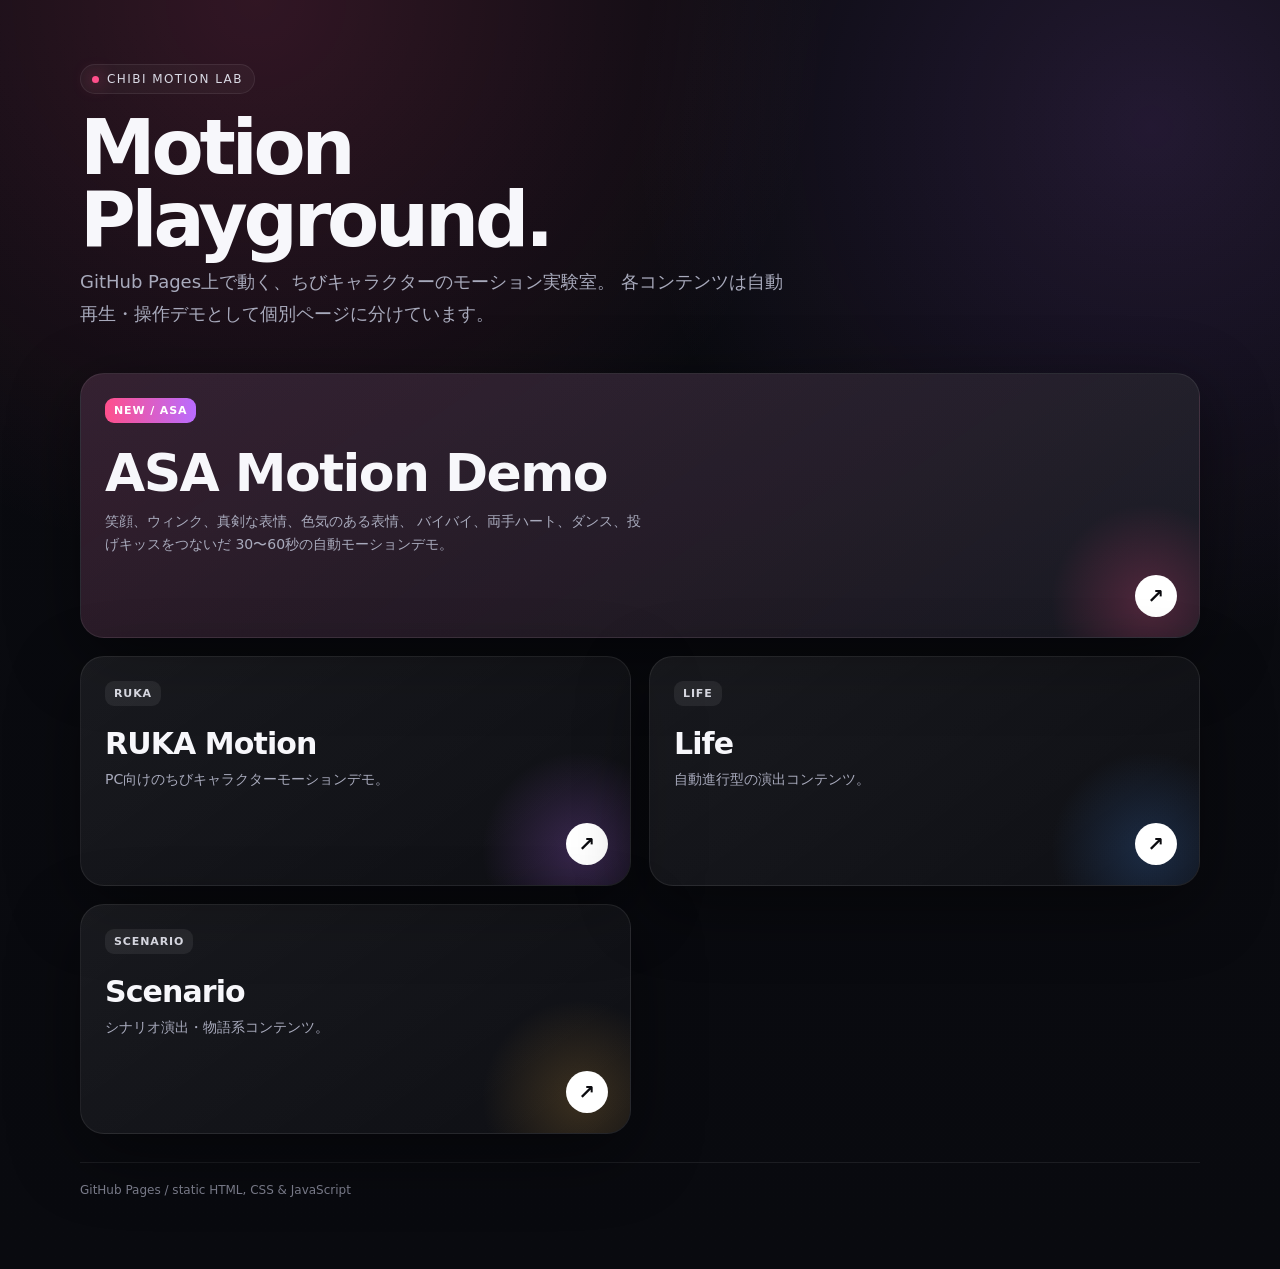
==== commit ffecba36: "Add files via upload" ====
--- a/index.html
+++ b/index.html
@@ -1,65 +1,154 @@
 <!doctype html>
 <html lang="ja">
 <head>
-<meta charset="utf-8">
-<meta name="viewport" content="width=device-width,initial-scale=1">
-<title>CODE MOVIES</title>
-<style>
-*{box-sizing:border-box}
-html,body{margin:0;min-height:100%;background:#18141b;color:#f5eee6;font-family:"Yu Gothic","Hiragino Kaku Gothic ProN",system-ui,sans-serif}
-body{min-height:100vh;display:grid;place-items:center;padding:28px}
-main{width:min(760px,100%)}
-header{margin-bottom:30px}
-small{display:block;letter-spacing:.22em;opacity:.55;font-weight:800;margin-bottom:8px}
-h1{margin:0;font-family:"Yu Mincho","Hiragino Mincho ProN",serif;font-size:clamp(34px,8vw,58px);line-height:1.15;letter-spacing:.04em}
-header p{margin:14px 0 0;line-height:1.8;opacity:.72}
-.grid{display:grid;gap:16px}
-a{display:block;color:inherit;text-decoration:none;border:1px solid rgba(255,255,255,.15);background:#231e27;padding:22px;border-radius:16px;transition:.2s}
-a:hover{transform:translateY(-2px);border-color:rgba(255,255,255,.28)}
-a:active{transform:scale(.985)}
-.num{font:800 12px/1 ui-monospace,monospace;letter-spacing:.15em;opacity:.48}
-h2{margin:8px 0 6px;font-family:"Yu Mincho","Hiragino Mincho ProN",serif;font-size:clamp(22px,5vw,31px)}
-.card p{margin:0;line-height:1.7;opacity:.68;font-size:14px}
-.arrow{margin-top:16px;font-weight:800;font-size:13px;letter-spacing:.08em}
-.motion{background:linear-gradient(135deg,#211e27,#16171d)}
-.motion .num{opacity:.7}
-footer{margin-top:24px;font-size:11px;opacity:.35;text-align:center;letter-spacing:.15em}
-</style>
+  <meta charset="utf-8" />
+  <meta name="viewport" content="width=device-width, initial-scale=1, viewport-fit=cover" />
+  <meta name="theme-color" content="#0b0b0f" />
+  <title>CHIBI MOTION LAB</title>
+  <style>
+    :root{
+      --bg:#090a0f;
+      --panel:#12141c;
+      --panel2:#171a24;
+      --text:#f7f7fb;
+      --muted:#a8aabc;
+      --line:rgba(255,255,255,.08);
+      --accent:#ff4f8b;
+      --accent2:#b96cff;
+      --shadow:0 20px 70px rgba(0,0,0,.45);
+    }
+    *{box-sizing:border-box}
+    html,body{margin:0;min-height:100%;background:var(--bg);color:var(--text);font-family:
+      Inter,ui-sans-serif,system-ui,-apple-system,BlinkMacSystemFont,"Segoe UI","Noto Sans JP",sans-serif}
+    body{
+      min-height:100svh;
+      background:
+        radial-gradient(circle at 20% 0%, rgba(255,79,139,.16), transparent 35%),
+        radial-gradient(circle at 90% 10%, rgba(185,108,255,.14), transparent 32%),
+        linear-gradient(180deg,#0a0b10 0%,#090a0f 100%);
+    }
+    a{color:inherit;text-decoration:none}
+    .wrap{width:min(1120px,92vw);margin:0 auto;padding:64px 0 72px}
+    .eyebrow{
+      display:inline-flex;align-items:center;gap:8px;
+      padding:7px 11px;border:1px solid var(--line);
+      border-radius:999px;color:#d9d9e4;background:rgba(255,255,255,.035);
+      font-size:12px;letter-spacing:.12em;text-transform:uppercase
+    }
+    .dot{width:7px;height:7px;border-radius:50%;background:var(--accent);box-shadow:0 0 18px var(--accent)}
+    h1{
+      margin:18px 0 10px;font-size:clamp(36px,7vw,76px);line-height:.95;
+      letter-spacing:-.055em;font-weight:900
+    }
+    .lead{
+      max-width:720px;margin:0;color:var(--muted);font-size:clamp(14px,2.5vw,18px);line-height:1.75
+    }
+    .grid{
+      display:grid;grid-template-columns:repeat(2,minmax(0,1fr));
+      gap:18px;margin-top:44px
+    }
+    .card{
+      position:relative;overflow:hidden;min-height:230px;padding:24px;
+      border:1px solid var(--line);border-radius:24px;
+      background:linear-gradient(145deg,rgba(255,255,255,.065),rgba(255,255,255,.025));
+      box-shadow:var(--shadow);
+      transition:transform .22s ease,border-color .22s ease,background .22s ease;
+      isolation:isolate
+    }
+    .card:hover{
+      transform:translateY(-4px);
+      border-color:rgba(255,255,255,.18);
+      background:linear-gradient(145deg,rgba(255,255,255,.09),rgba(255,255,255,.035))
+    }
+    .card::before{
+      content:"";position:absolute;inset:auto -55px -70px auto;width:210px;height:210px;border-radius:50%;
+      background:radial-gradient(circle,rgba(255,79,139,.24),transparent 66%);z-index:-1
+    }
+    .card.purple::before{background:radial-gradient(circle,rgba(185,108,255,.24),transparent 66%)}
+    .card.blue::before{background:radial-gradient(circle,rgba(75,150,255,.20),transparent 66%)}
+    .card.gold::before{background:radial-gradient(circle,rgba(255,188,75,.18),transparent 66%)}
+    .tag{
+      display:inline-block;padding:6px 9px;border-radius:9px;background:rgba(255,255,255,.07);
+      color:#d5d6df;font-size:11px;font-weight:700;letter-spacing:.08em
+    }
+    .card h2{margin:20px 0 7px;font-size:30px;letter-spacing:-.03em}
+    .card p{margin:0;color:var(--muted);line-height:1.65;font-size:14px;max-width:34rem}
+    .go{
+      position:absolute;right:22px;bottom:20px;width:42px;height:42px;border-radius:50%;
+      display:grid;place-items:center;background:#fff;color:#0b0b0f;font-size:20px;font-weight:900
+    }
+    .asa{
+      grid-column:1/-1;min-height:265px;
+      background:
+        linear-gradient(145deg,rgba(255,79,139,.13),rgba(255,255,255,.025)),
+        linear-gradient(180deg,var(--panel2),var(--panel));
+    }
+    .asa h2{font-size:clamp(34px,5vw,52px)}
+    .new{
+      color:white;background:linear-gradient(90deg,var(--accent),var(--accent2));
+      border:0
+    }
+    footer{
+      margin-top:28px;padding-top:20px;border-top:1px solid var(--line);
+      color:#7f8190;font-size:12px
+    }
+    @media (max-width:760px){
+      .wrap{padding:38px 0 54px}
+      .grid{grid-template-columns:1fr;gap:14px;margin-top:32px}
+      .asa{grid-column:auto}
+      .card{min-height:200px;padding:20px;border-radius:20px}
+      .asa{min-height:230px}
+      .card h2{font-size:27px}
+      .go{right:18px;bottom:18px}
+    }
+  </style>
 </head>
 <body>
-<main>
-<header>
-<small>CODE MOVIES</small>
-<h1>コードで描く、<br>短編映像。</h1>
-<p>HTML / CSS / JavaScriptだけで制作した短編作品とモーションデモ。</p>
-</header>
+  <main class="wrap">
+    <div class="eyebrow"><span class="dot"></span> CHIBI MOTION LAB</div>
+    <h1>Motion<br>Playground.</h1>
+    <p class="lead">
+      GitHub Pages上で動く、ちびキャラクターのモーション実験室。
+      各コンテンツは自動再生・操作デモとして個別ページに分けています。
+    </p>
 
-<section class="grid">
+    <section class="grid">
+      <a class="card asa" href="./asa-chibi-motion-demo/">
+        <span class="tag new">NEW / ASA</span>
+        <h2>ASA Motion Demo</h2>
+        <p>
+          笑顔、ウィンク、真剣な表情、色気のある表情、
+          バイバイ、両手ハート、ダンス、投げキッスをつないだ
+          30〜60秒の自動モーションデモ。
+        </p>
+        <span class="go" aria-hidden="true">↗</span>
+      </a>
 
-<a class="card" href="./life/">
-<div class="num">STORY 01</div>
-<h2>好きなものが、私をつくった。</h2>
-<p>ヒーロー、サッカー、シナリオ。そして、大切な人。人生で出会った「好き」を歩く60秒。</p>
-<div class="arrow">OPEN STORY →</div>
-</a>
+      <a class="card purple" href="./ruka-motion-pc/">
+        <span class="tag">RUKA</span>
+        <h2>RUKA Motion</h2>
+        <p>PC向けのちびキャラクターモーションデモ。</p>
+        <span class="go" aria-hidden="true">↗</span>
+      </a>
 
-<a class="card" href="./scenario/">
-<div class="num">STORY 02</div>
-<h2>物語は、素晴らしい。</h2>
-<p>憧れ、挫折、孤独、支えてくれた言葉。シナリオライターだった頃をレトロJRPG風に描く60秒。</p>
-<div class="arrow">OPEN STORY →</div>
-</a>
+      <a class="card blue" href="./life/">
+        <span class="tag">LIFE</span>
+        <h2>Life</h2>
+        <p>自動進行型の演出コンテンツ。</p>
+        <span class="go" aria-hidden="true">↗</span>
+      </a>
 
-<a class="card motion" href="./ruka-motion-pc/">
-<div class="num">MOTION 01</div>
-<h2>RUKA</h2>
-<p>キャラクターシートのモーション素材を使って制作した、20秒のブラウザアニメーション。</p>
-<div class="arrow">OPEN MOTION →</div>
-</a>
+      <a class="card gold" href="./scenario/">
+        <span class="tag">SCENARIO</span>
+        <h2>Scenario</h2>
+        <p>シナリオ演出・物語系コンテンツ。</p>
+        <span class="go" aria-hidden="true">↗</span>
+      </a>
+    </section>
 
-</section>
-
-<footer>CODE MOVIES</footer>
-</main>
+    <footer>
+      GitHub Pages / static HTML, CSS & JavaScript
+    </footer>
+  </main>
 </body>
 </html>
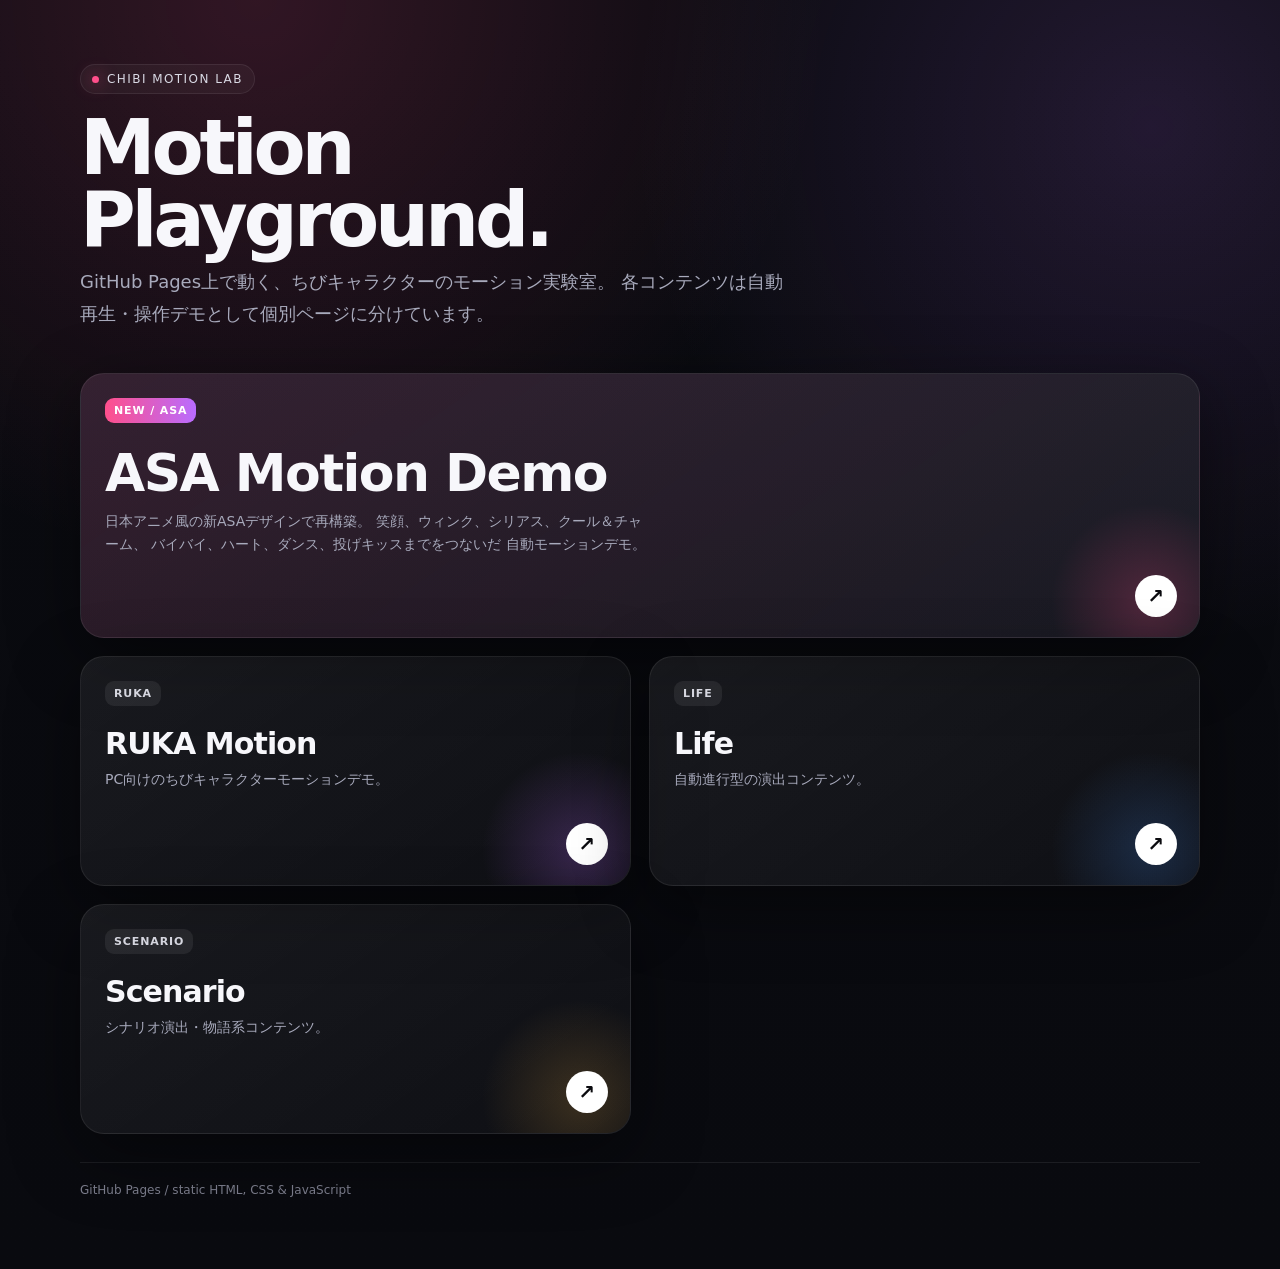
==== commit c04cf10b: "Add files via upload" ====
--- a/index.html
+++ b/index.html
@@ -117,9 +117,10 @@
         <span class="tag new">NEW / ASA</span>
         <h2>ASA Motion Demo</h2>
         <p>
-          笑顔、ウィンク、真剣な表情、色気のある表情、
-          バイバイ、両手ハート、ダンス、投げキッスをつないだ
-          30〜60秒の自動モーションデモ。
+          日本アニメ風の新ASAデザインで再構築。
+          笑顔、ウィンク、シリアス、クール＆チャーム、
+          バイバイ、ハート、ダンス、投げキッスまでをつないだ
+          自動モーションデモ。
         </p>
         <span class="go" aria-hidden="true">↗</span>
       </a>
